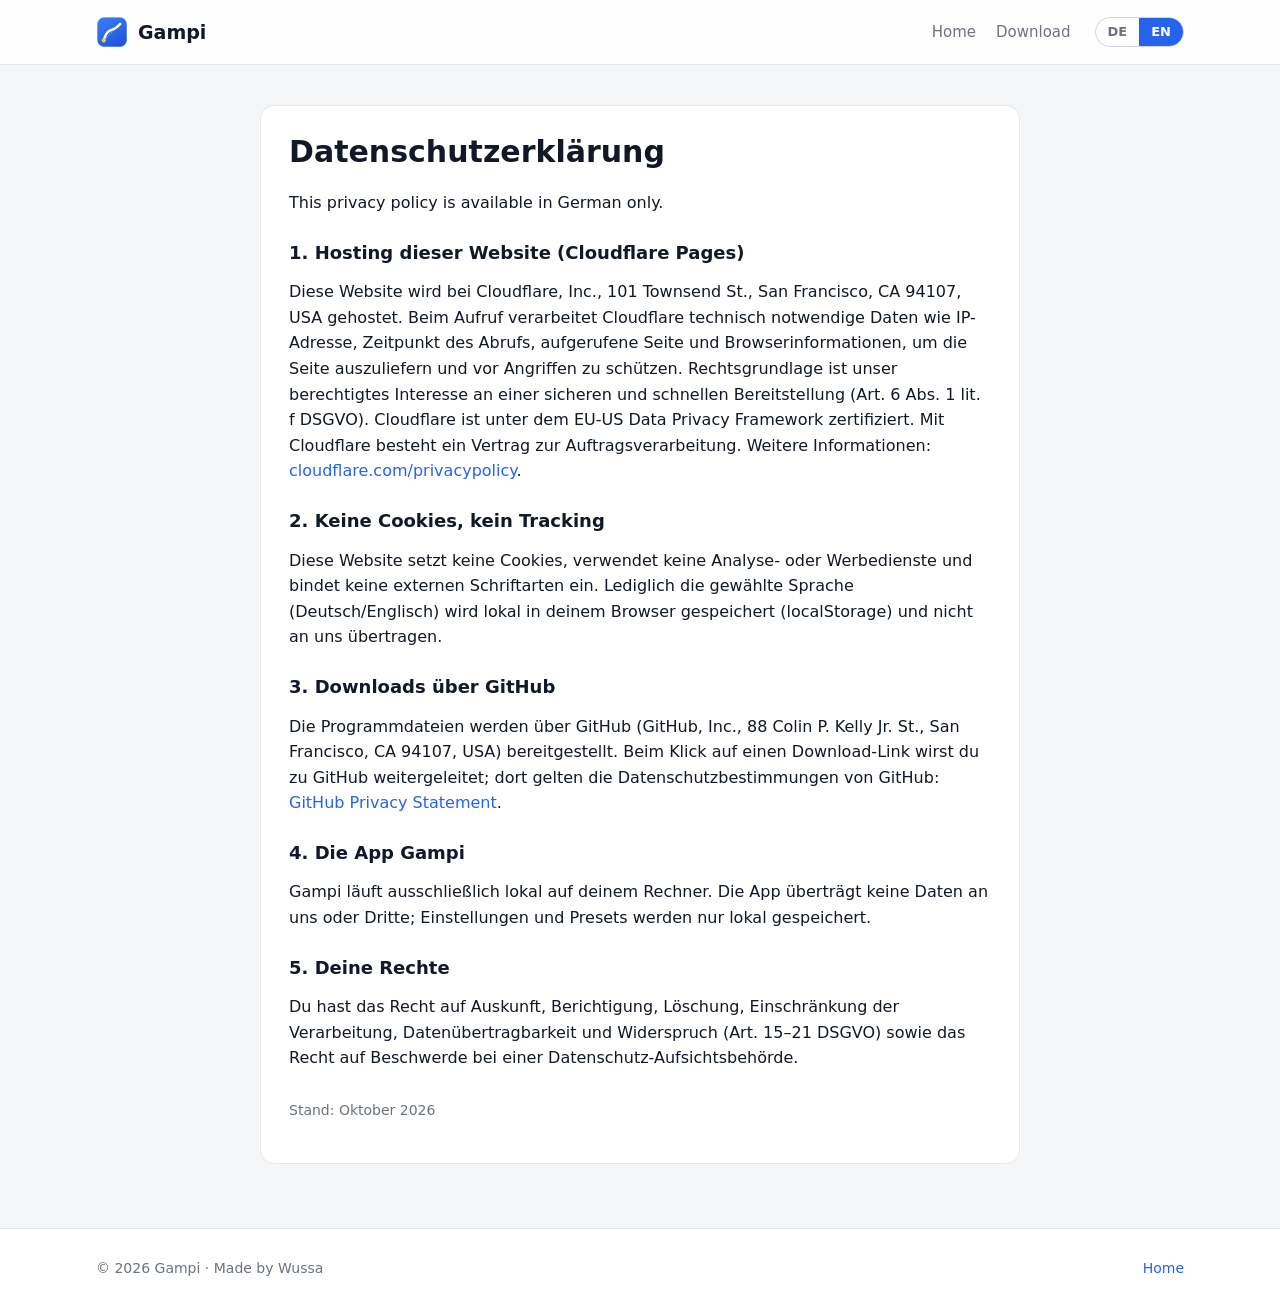
==== datenschutz.html @ 588e3cbb "Add files via upload" ====
<!doctype html>
<html lang="de" data-lang="de">
<head>
  <meta charset="utf-8">
  <meta name="viewport" content="width=device-width, initial-scale=1">
  <title>Datenschutz – Gampi</title>
  <meta name="description" content="Datenschutzerklärung der Website von Gampi.">
  <meta name="robots" content="noindex">
  <meta name="theme-color" content="#2563eb">
  <link rel="icon" href="favicon.ico" sizes="any">
  <link rel="apple-touch-icon" href="assets/img/icons/apple-touch-icon.png">
  <link rel="stylesheet" href="assets/css/base.css">
  <link rel="stylesheet" href="assets/css/layout.css">
  <link rel="stylesheet" href="assets/css/components.css">
  <script src="assets/js/config.js" defer></script>
  <script src="assets/js/i18n.js" defer></script>
  <script src="assets/js/main.js" defer></script>
</head>
<body data-title-de="Datenschutz – Gampi" data-title-en="Privacy – Gampi">

<a class="skip-link" href="#main"><span lang="de">Zum Inhalt springen</span><span lang="en">Skip to content</span></a>

<header class="site-header">
  <div class="container site-header__inner">
    <a class="brand" href="index.html" aria-label="Gampi – Startseite">
      <img src="assets/img/icons/logo.png" alt="" width="32" height="32">Gampi
    </a>
    <nav class="site-nav" aria-label="Hauptnavigation">
      <a href="index.html"><span lang="de">Startseite</span><span lang="en">Home</span></a>
      <a href="index.html#download">Download</a>
    </nav>
    <div class="lang-switch" role="group" aria-label="Sprache / Language">
      <button type="button" data-set-lang="de" aria-pressed="true">DE</button>
      <button type="button" data-set-lang="en" aria-pressed="false">EN</button>
    </div>
  </div>
</header>

<main id="main" class="page">
  <div class="container">
    <article class="page__card">
      <h1>Datenschutzerklärung</h1>
      <p lang="en">This privacy policy is available in German only.</p>

      <h2>1. Hosting dieser Website (Cloudflare Pages)</h2>
      <p>Diese Website wird bei Cloudflare, Inc., 101 Townsend St., San Francisco, CA 94107, USA gehostet.
        Beim Aufruf verarbeitet Cloudflare technisch notwendige Daten wie IP-Adresse, Zeitpunkt des Abrufs,
        aufgerufene Seite und Browserinformationen, um die Seite auszuliefern und vor Angriffen zu schützen.
        Rechtsgrundlage ist unser berechtigtes Interesse an einer sicheren und schnellen Bereitstellung
        (Art. 6 Abs. 1 lit. f DSGVO). Cloudflare ist unter dem EU-US Data Privacy Framework zertifiziert.
        Mit Cloudflare besteht ein Vertrag zur Auftragsverarbeitung.
        Weitere Informationen: <a href="https://www.cloudflare.com/privacypolicy/" rel="noopener">cloudflare.com/privacypolicy</a>.</p>

      <h2>2. Keine Cookies, kein Tracking</h2>
      <p>Diese Website setzt keine Cookies, verwendet keine Analyse- oder Werbedienste und bindet keine
        externen Schriftarten ein. Lediglich die gewählte Sprache (Deutsch/Englisch) wird lokal in deinem
        Browser gespeichert (localStorage) und nicht an uns übertragen.</p>

      <h2>3. Downloads über GitHub</h2>
      <p>Die Programmdateien werden über GitHub (GitHub, Inc., 88 Colin P. Kelly Jr. St., San Francisco,
        CA 94107, USA) bereitgestellt. Beim Klick auf einen Download-Link wirst du zu GitHub weitergeleitet;
        dort gelten die Datenschutzbestimmungen von GitHub:
        <a href="https://docs.github.com/site-policy/privacy-policies/github-general-privacy-statement" rel="noopener">GitHub Privacy Statement</a>.</p>

      <h2>4. Die App Gampi</h2>
      <p>Gampi läuft ausschließlich lokal auf deinem Rechner. Die App überträgt keine Daten an uns oder
        Dritte; Einstellungen und Presets werden nur lokal gespeichert.</p>

      <h2>5. Deine Rechte</h2>
      <p>Du hast das Recht auf Auskunft, Berichtigung, Löschung, Einschränkung der Verarbeitung,
        Datenübertragbarkeit und Widerspruch (Art. 15–21 DSGVO) sowie das Recht auf Beschwerde bei einer
        Datenschutz-Aufsichtsbehörde.</p>

      <p class="page__meta">Stand: Oktober 2026</p>
    </article>
  </div>
</main>

<footer class="site-footer">
  <div class="container site-footer__inner">
    <span>© <span data-year></span> Gampi · Made by Wussa</span>
    <span class="site-footer__spacer"></span>
    <a href="index.html"><span lang="de">Startseite</span><span lang="en">Home</span></a>
  </div>
</footer>

</body>
</html>
---- assets/css/base.css ----
/* ==========================================================================
   Gampi – Grundlagen
   Design-Tokens, Reset, Typografie, Barrierefreiheit, Zweisprachigkeit.
   ========================================================================== */

:root {
  /* Farben (identisch zur App) */
  --color-bg: #f5f6f8;
  --color-surface: #ffffff;
  --color-border: #e5e7eb;
  --color-border-strong: #d1d5db;
  --color-text: #111827;
  --color-muted: #6b7280;
  --color-accent: #2563eb;
  --color-accent-hover: #1d4ed8;
  --color-accent-soft: #eff6ff;
  --color-hover: #f3f4f6;
  --color-warn-bg: #fffbeb;
  --color-warn-edge: #fde68a;
  --color-warn-ink: #92400e;

  /* Form & Abstände */
  --radius-sm: 10px;
  --radius: 14px;
  --radius-pill: 999px;
  --shadow-card: 0 10px 30px rgba(17, 24, 39, .06);
  --content-width: 1120px;
  --gutter: 16px;
  --section-space: 64px;
  --header-height: 64px;

  /* Schrift: Systemschriften – keine externen Fonts (Datenschutz, Tempo) */
  --font: "Segoe UI", system-ui, -apple-system, "Helvetica Neue", Arial, sans-serif;
}

*, *::before, *::after { box-sizing: border-box; }

html {
  -webkit-text-size-adjust: 100%;
  scroll-padding-top: calc(var(--header-height) + 16px);
}

@media (prefers-reduced-motion: no-preference) {
  html { scroll-behavior: smooth; }
}

body {
  margin: 0;
  background: var(--color-bg);
  color: var(--color-text);
  font: 16px/1.6 var(--font);
  text-rendering: optimizeLegibility;
}

img, svg { display: block; max-width: 100%; }
h1, h2, h3 { line-height: 1.2; }

a { color: var(--color-accent); text-decoration: none; }
a:hover { text-decoration: underline; }

button { font: inherit; }

/* Sichtbarer Fokus nur bei Tastaturbedienung */
:focus-visible {
  outline: 3px solid color-mix(in srgb, var(--color-accent) 55%, transparent);
  outline-offset: 2px;
}

/* Zweisprachigkeit: Texte stehen als <span lang="de"> / <span lang="en"> im
   HTML, sichtbar ist nur die aktive Sprache (gesetzt von i18n.js). */
html[data-lang="de"] [lang="en"],
html[data-lang="en"] [lang="de"] { display: none !important; }

/* Nur für Screenreader */
.visually-hidden {
  position: absolute !important;
  width: 1px; height: 1px;
  margin: -1px; padding: 0;
  overflow: hidden; clip: rect(0 0 0 0);
  white-space: nowrap; border: 0;
}

/* "Zum Inhalt springen" – erscheint erst beim Tabben */
.skip-link {
  position: absolute; left: 16px; top: -48px; z-index: 100;
  padding: 8px 14px; border-radius: var(--radius-sm);
  background: var(--color-accent); color: #fff; font-weight: 600;
}
.skip-link:focus { top: 12px; text-decoration: none; }

[hidden] { display: none !important; }
---- assets/css/layout.css ----
/* ==========================================================================
   Gampi – Seitenaufbau
   Container, Kopf- und Fußzeile, Abschnitte, Raster, Hero, Rechtsseiten.
   ========================================================================== */

.container {
  max-width: var(--content-width);
  margin: 0 auto;
  padding: 0 var(--gutter);
}

/* ---- Kopfzeile ---------------------------------------------------------- */
.site-header {
  position: sticky; top: 0; z-index: 10;
  background: rgba(255, 255, 255, .9);
  backdrop-filter: blur(10px);
  border-bottom: 1px solid var(--color-border);
}
.site-header__inner {
  display: flex; align-items: center; gap: 24px;
  height: var(--header-height);
}

.brand {
  display: flex; align-items: center; gap: 10px;
  font-weight: 600; font-size: 19px; color: var(--color-text);
}
.brand:hover { text-decoration: none; }
.brand img { width: 32px; height: 32px; }

.site-nav { display: flex; gap: 20px; margin-left: auto; font-size: 15px; }
.site-nav a { color: var(--color-muted); }
.site-nav a:hover { color: var(--color-text); text-decoration: none; }

/* ---- Abschnitte --------------------------------------------------------- */
.section { padding: var(--section-space) 0; }
.section--tight { padding-top: 16px; }
.section--alt {
  background: var(--color-surface);
  border-top: 1px solid var(--color-border);
  border-bottom: 1px solid var(--color-border);
}

.section__title {
  font-size: clamp(26px, 4vw, 36px);
  margin: 0 0 12px; text-align: center; letter-spacing: -0.01em;
}
.section__lead {
  text-align: center; color: var(--color-muted);
  max-width: 640px; margin: 0 auto 40px;
}

.grid {
  display: grid; gap: 16px;
  grid-template-columns: repeat(auto-fit, minmax(280px, 1fr));
}
.grid--wide { grid-template-columns: repeat(auto-fit, minmax(300px, 1fr)); }

/* ---- Hero --------------------------------------------------------------- */
.hero { padding: 72px 0 40px; text-align: center; }
.hero__title {
  font-size: clamp(34px, 6vw, 58px); line-height: 1.1;
  margin: 0 0 18px; letter-spacing: -0.02em;
}
.hero__title .accent { color: var(--color-accent); }
.hero__lead {
  font-size: clamp(17px, 2.2vw, 20px); color: var(--color-muted);
  max-width: 680px; margin: 0 auto 30px;
}
.hero__actions { display: flex; gap: 12px; justify-content: center; flex-wrap: wrap; }

/* ---- Fußzeile ----------------------------------------------------------- */
.site-footer {
  border-top: 1px solid var(--color-border);
  background: var(--color-surface);
  padding: 28px 0; font-size: 14px; color: var(--color-muted);
}
.site-footer__inner { display: flex; gap: 16px; flex-wrap: wrap; align-items: center; }
.site-footer__spacer { flex: 1; }

/* ---- Einfache Textseiten (Datenschutz, 404) ----------------------------- */
.page { padding: 40px 0 64px; }
.page__card {
  max-width: 760px; margin: 0 auto;
  background: var(--color-surface); border: 1px solid var(--color-border);
  border-radius: var(--radius); padding: 28px;
}
.page__card h1 { margin: 0 0 20px; font-size: 30px; }
.page__card h2 { font-size: 18px; margin: 26px 0 6px; }
.page__meta { color: var(--color-muted); font-size: 14px; margin-top: 28px; }
.page--center { text-align: center; }

/* ---- Kleine Bildschirme ------------------------------------------------- */
@media (max-width: 720px) {
  :root { --section-space: 48px; }
  .site-nav { display: none; }
  .lang-switch { margin-left: auto; }
  .hero { padding-top: 48px; }
}
---- assets/css/components.css ----
/* ==========================================================================
   Gampi – Bausteine
   Buttons, Karten, Sprachumschalter, Vorher/Nachher-Vergleich, Karussell,
   FAQ, Hinweise.
   ========================================================================== */

/* ---- Buttons ------------------------------------------------------------ */
.btn {
  display: inline-flex; align-items: center; gap: 8px;
  padding: 12px 22px; border-radius: var(--radius-sm);
  font: 600 16px var(--font); border: 1px solid transparent; cursor: pointer;
}
.btn:hover { text-decoration: none; }
.btn--primary { background: var(--color-accent); color: #fff; }
.btn--primary:hover { background: var(--color-accent-hover); }
.btn--secondary { background: var(--color-surface); color: var(--color-text); border-color: var(--color-border-strong); }
.btn--secondary:hover { background: var(--color-hover); }

.pill {
  display: inline-block; padding: 4px 14px; border-radius: var(--radius-pill);
  background: var(--color-accent-soft); color: var(--color-accent);
  font-size: 14px; font-weight: 600; margin-bottom: 18px;
}

/* ---- Sprachumschalter --------------------------------------------------- */
.lang-switch {
  display: flex; border: 1px solid var(--color-border-strong);
  border-radius: var(--radius-pill); overflow: hidden;
}
.lang-switch button {
  border: 0; background: transparent; padding: 4px 12px;
  font-size: 13px; font-weight: 600; color: var(--color-muted); cursor: pointer;
}
.lang-switch button[aria-pressed="true"] { background: var(--color-accent); color: #fff; }

/* ---- Karten ------------------------------------------------------------- */
.card {
  background: var(--color-surface); border: 1px solid var(--color-border);
  border-radius: var(--radius); padding: 24px;
}
.card h3 { margin: 12px 0 6px; font-size: 18px; }
.card p { margin: 0; color: var(--color-muted); font-size: 15px; }
.card--muted { background: var(--color-bg); }
.card ul { margin: 8px 0 0; padding-left: 20px; color: var(--color-muted); font-size: 15px; }
.card li { margin: 4px 0; }

.card__icon {
  width: 40px; height: 40px; border-radius: var(--radius-sm);
  background: var(--color-accent-soft); color: var(--color-accent);
  display: grid; place-items: center;
}
.card__icon svg { width: 22px; height: 22px; }

/* Nummerierte Schritte */
.steps { counter-reset: step; list-style: none; margin: 0; padding: 0; }
.steps .card { position: relative; padding-top: 28px; }
.steps .card::before {
  counter-increment: step; content: counter(step);
  position: absolute; top: -16px; left: 24px;
  width: 32px; height: 32px; border-radius: 50%;
  background: var(--color-accent); color: #fff; font-weight: 700;
  display: grid; place-items: center;
}

/* ---- Hinweis ------------------------------------------------------------ */
.note {
  background: var(--color-warn-bg); border: 1px solid var(--color-warn-edge); color: var(--color-warn-ink);
  border-radius: 12px; padding: 14px 18px; font-size: 14px; margin-top: 16px;
}

/* ---- Vorher/Nachher-Karussell ------------------------------------------- */
.carousel {
  margin: 32px 0 0; padding: 16px;
  background: var(--color-surface); border: 1px solid var(--color-border);
  border-radius: var(--radius); box-shadow: var(--shadow-card);
}

.compare {
  position: relative; aspect-ratio: 16 / 9; overflow: hidden;
  border-radius: var(--radius-sm); background: #000;
  user-select: none; touch-action: pan-y; cursor: ew-resize;
}
.compare__layer { position: absolute; inset: 0; width: 100%; height: 100%; }
.compare__layer--after { clip-path: inset(0 0 0 50%); }
.compare__divider {
  position: absolute; top: 0; bottom: 0; left: 50%;
  width: 3px; margin-left: -1.5px;
  background: #fff; box-shadow: 0 0 8px rgba(0, 0, 0, .5); pointer-events: none;
}
.compare__handle {
  position: absolute; top: 50%; left: 50%;
  width: 44px; height: 44px; margin: -22px 0 0 -22px; border-radius: 50%;
  background: #fff; box-shadow: 0 2px 10px rgba(0, 0, 0, .35);
  display: grid; place-items: center; pointer-events: none;
  color: var(--color-accent); font-weight: 700;
}
.compare:focus-visible .compare__handle { outline: 3px solid var(--color-accent); outline-offset: 2px; }
.compare__tag {
  position: absolute; top: 14px; padding: 4px 12px; border-radius: var(--radius-pill);
  font-size: 14px; font-weight: 600; color: #fff; pointer-events: none;
}
.compare__tag--before { left: 14px; background: rgba(17, 24, 39, .75); }
.compare__tag--after { right: 14px; background: rgba(37, 99, 235, .9); }

.carousel__nav {
  position: absolute; top: 50%; width: 44px; height: 44px; margin-top: -22px;
  border: 0; border-radius: 50%; padding: 0 0 4px;
  background: rgba(255, 255, 255, .88); color: var(--color-text);
  font-size: 28px; line-height: 1; font-weight: 600; cursor: pointer;
  box-shadow: 0 2px 10px rgba(0, 0, 0, .35);
  display: grid; place-items: center;
}
.carousel__nav:hover { background: #fff; }
.carousel__nav--prev { left: 14px; }
.carousel__nav--next { right: 14px; }

.carousel__dots { display: flex; gap: 8px; justify-content: center; margin-top: 14px; }
.carousel__dots button {
  width: 10px; height: 10px; padding: 0; border: 0; border-radius: 50%;
  background: var(--color-border-strong); cursor: pointer;
}
.carousel__dots button[aria-current="true"] {
  width: 24px; border-radius: var(--radius-pill); background: var(--color-accent);
}

.carousel__caption { font-size: 14px; color: var(--color-muted); margin: 12px 4px 0; text-align: center; }
.carousel__caption strong { color: var(--color-text); font-weight: 600; }

/* ---- Download ----------------------------------------------------------- */
.download { text-align: center; }
.download .card { max-width: 720px; margin: 0 auto; padding: 36px 24px; }
.download__meta { color: var(--color-muted); margin: 0; }
.download__actions { display: flex; gap: 12px; justify-content: center; flex-wrap: wrap; margin: 20px 0 12px; }
.download small { color: var(--color-muted); display: block; }

/* ---- FAQ ---------------------------------------------------------------- */
.faq details {
  background: var(--color-surface); border: 1px solid var(--color-border);
  border-radius: 12px; padding: 16px 20px; margin: 0 auto 10px; max-width: 800px;
}
.faq summary { cursor: pointer; font-weight: 600; }
.faq details p { color: var(--color-muted); margin: 10px 0 0; font-size: 15px; }
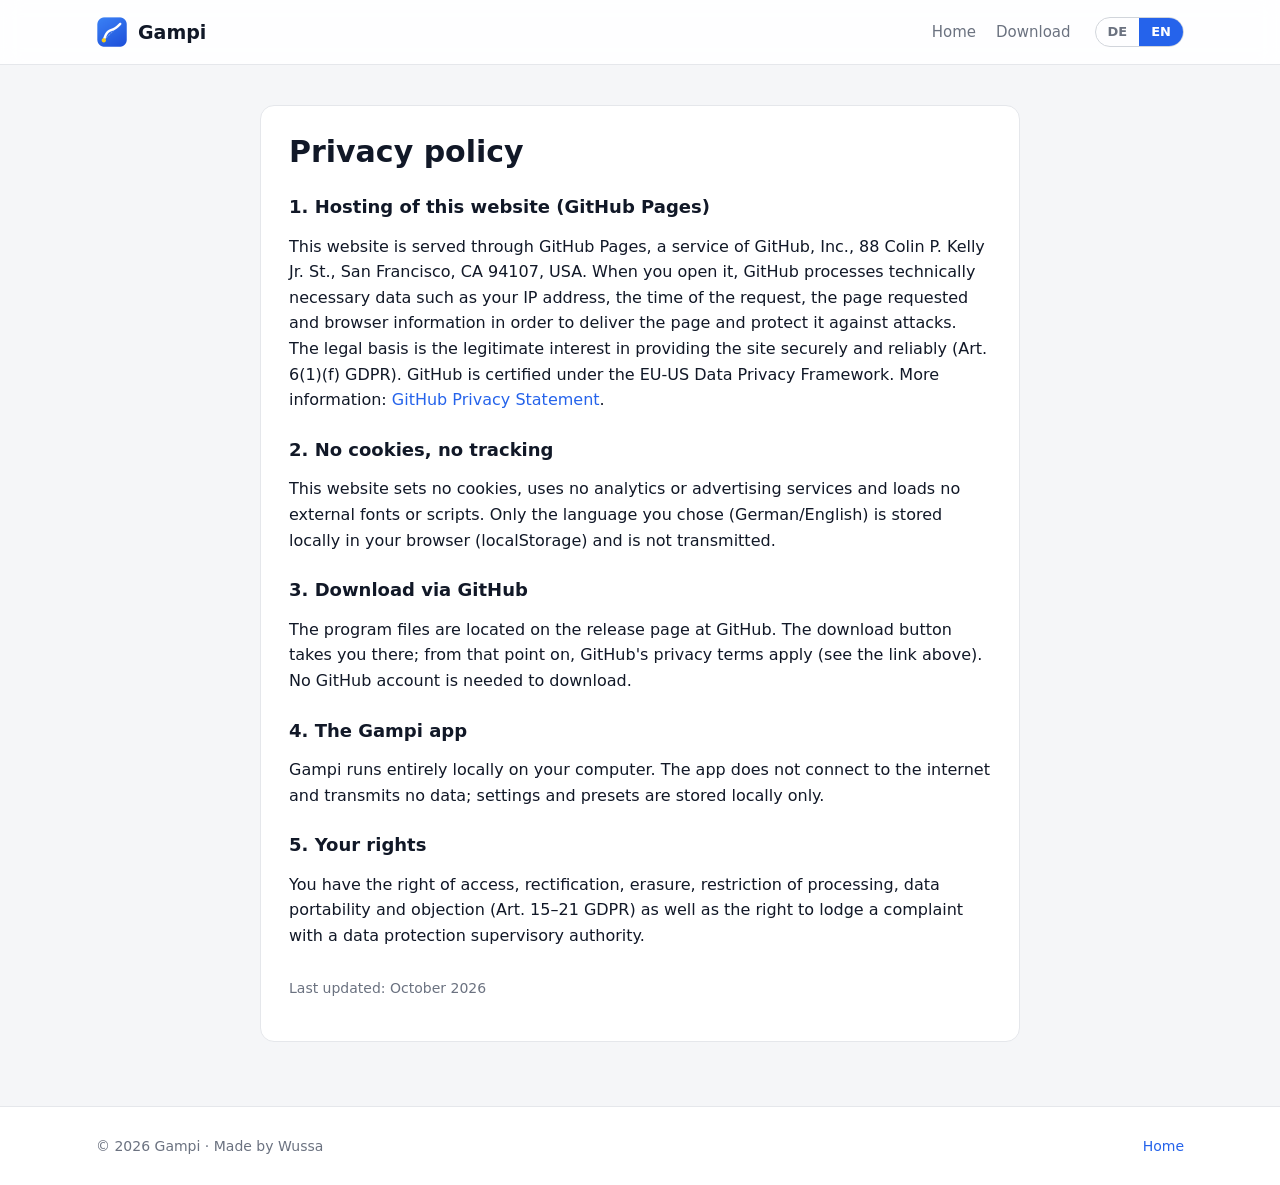
==== commit 56ac6293: "Add files via upload" ====
--- a/datenschutz.html
+++ b/datenschutz.html
@@ -39,39 +39,73 @@
 <main id="main" class="page">
   <div class="container">
     <article class="page__card">
-      <h1>Datenschutzerklärung</h1>
-      <p lang="en">This privacy policy is available in German only.</p>
+      <div lang="de">
+        <h1>Datenschutzerklärung</h1>
 
-      <h2>1. Hosting dieser Website (Cloudflare Pages)</h2>
-      <p>Diese Website wird bei Cloudflare, Inc., 101 Townsend St., San Francisco, CA 94107, USA gehostet.
-        Beim Aufruf verarbeitet Cloudflare technisch notwendige Daten wie IP-Adresse, Zeitpunkt des Abrufs,
-        aufgerufene Seite und Browserinformationen, um die Seite auszuliefern und vor Angriffen zu schützen.
-        Rechtsgrundlage ist unser berechtigtes Interesse an einer sicheren und schnellen Bereitstellung
-        (Art. 6 Abs. 1 lit. f DSGVO). Cloudflare ist unter dem EU-US Data Privacy Framework zertifiziert.
-        Mit Cloudflare besteht ein Vertrag zur Auftragsverarbeitung.
-        Weitere Informationen: <a href="https://www.cloudflare.com/privacypolicy/" rel="noopener">cloudflare.com/privacypolicy</a>.</p>
+        <h2>1. Hosting dieser Website (GitHub Pages)</h2>
+        <p>Diese Website wird über GitHub Pages bereitgestellt, einen Dienst der GitHub, Inc.,
+          88 Colin P. Kelly Jr. St., San Francisco, CA 94107, USA. Beim Aufruf verarbeitet GitHub technisch
+          notwendige Daten wie IP-Adresse, Zeitpunkt des Abrufs, aufgerufene Seite und Browserinformationen,
+          um die Seite auszuliefern und vor Angriffen zu schützen. Rechtsgrundlage ist das berechtigte
+          Interesse an einer sicheren und zuverlässigen Bereitstellung (Art. 6 Abs. 1 lit. f DSGVO).
+          GitHub ist unter dem EU-US Data Privacy Framework zertifiziert. Weitere Informationen:
+          <a href="https://docs.github.com/site-policy/privacy-policies/github-general-privacy-statement" rel="noopener">GitHub Privacy Statement</a>.</p>
 
-      <h2>2. Keine Cookies, kein Tracking</h2>
-      <p>Diese Website setzt keine Cookies, verwendet keine Analyse- oder Werbedienste und bindet keine
-        externen Schriftarten ein. Lediglich die gewählte Sprache (Deutsch/Englisch) wird lokal in deinem
-        Browser gespeichert (localStorage) und nicht an uns übertragen.</p>
+        <h2>2. Keine Cookies, kein Tracking</h2>
+        <p>Diese Website setzt keine Cookies, verwendet keine Analyse- oder Werbedienste und bindet keine
+          externen Schriftarten oder Skripte ein. Lediglich die gewählte Sprache (Deutsch/Englisch) wird
+          lokal in deinem Browser gespeichert (localStorage) und nicht übertragen.</p>
 
-      <h2>3. Downloads über GitHub</h2>
-      <p>Die Programmdateien werden über GitHub (GitHub, Inc., 88 Colin P. Kelly Jr. St., San Francisco,
-        CA 94107, USA) bereitgestellt. Beim Klick auf einen Download-Link wirst du zu GitHub weitergeleitet;
-        dort gelten die Datenschutzbestimmungen von GitHub:
-        <a href="https://docs.github.com/site-policy/privacy-policies/github-general-privacy-statement" rel="noopener">GitHub Privacy Statement</a>.</p>
+        <h2>3. Download über GitHub</h2>
+        <p>Die Programmdateien liegen auf der Release-Seite bei GitHub. Der Download-Button führt dich
+          dorthin; ab diesem Moment gelten die Datenschutzbestimmungen von GitHub (siehe Link oben).
+          Für den Download ist kein GitHub-Konto nötig.</p>
 
-      <h2>4. Die App Gampi</h2>
-      <p>Gampi läuft ausschließlich lokal auf deinem Rechner. Die App überträgt keine Daten an uns oder
-        Dritte; Einstellungen und Presets werden nur lokal gespeichert.</p>
+        <h2>4. Die App Gampi</h2>
+        <p>Gampi läuft ausschließlich lokal auf deinem Rechner. Die App baut keine Internetverbindung auf
+          und überträgt keine Daten; Einstellungen und Presets werden nur lokal gespeichert.</p>
 
-      <h2>5. Deine Rechte</h2>
-      <p>Du hast das Recht auf Auskunft, Berichtigung, Löschung, Einschränkung der Verarbeitung,
-        Datenübertragbarkeit und Widerspruch (Art. 15–21 DSGVO) sowie das Recht auf Beschwerde bei einer
-        Datenschutz-Aufsichtsbehörde.</p>
+        <h2>5. Deine Rechte</h2>
+        <p>Du hast das Recht auf Auskunft, Berichtigung, Löschung, Einschränkung der Verarbeitung,
+          Datenübertragbarkeit und Widerspruch (Art. 15–21 DSGVO) sowie das Recht auf Beschwerde bei einer
+          Datenschutz-Aufsichtsbehörde.</p>
 
-      <p class="page__meta">Stand: Oktober 2026</p>
+        <p class="page__meta">Stand: Oktober 2026</p>
+      </div>
+
+      <div lang="en">
+        <h1>Privacy policy</h1>
+
+        <h2>1. Hosting of this website (GitHub Pages)</h2>
+        <p>This website is served through GitHub Pages, a service of GitHub, Inc.,
+          88 Colin P. Kelly Jr. St., San Francisco, CA 94107, USA. When you open it, GitHub processes
+          technically necessary data such as your IP address, the time of the request, the page requested
+          and browser information in order to deliver the page and protect it against attacks. The legal
+          basis is the legitimate interest in providing the site securely and reliably
+          (Art. 6(1)(f) GDPR). GitHub is certified under the EU-US Data Privacy Framework. More information:
+          <a href="https://docs.github.com/site-policy/privacy-policies/github-general-privacy-statement" rel="noopener">GitHub Privacy Statement</a>.</p>
+
+        <h2>2. No cookies, no tracking</h2>
+        <p>This website sets no cookies, uses no analytics or advertising services and loads no external
+          fonts or scripts. Only the language you chose (German/English) is stored locally in your browser
+          (localStorage) and is not transmitted.</p>
+
+        <h2>3. Download via GitHub</h2>
+        <p>The program files are located on the release page at GitHub. The download button takes you
+          there; from that point on, GitHub's privacy terms apply (see the link above). No GitHub account
+          is needed to download.</p>
+
+        <h2>4. The Gampi app</h2>
+        <p>Gampi runs entirely locally on your computer. The app does not connect to the internet and
+          transmits no data; settings and presets are stored locally only.</p>
+
+        <h2>5. Your rights</h2>
+        <p>You have the right of access, rectification, erasure, restriction of processing, data
+          portability and objection (Art. 15–21 GDPR) as well as the right to lodge a complaint with a
+          data protection supervisory authority.</p>
+
+        <p class="page__meta">Last updated: October 2026</p>
+      </div>
     </article>
   </div>
 </main>
--- a/assets/css/components.css
+++ b/assets/css/components.css
@@ -63,10 +63,12 @@
 }
 
 /* ---- Hinweis ------------------------------------------------------------ */
-.note {
-  background: var(--color-warn-bg); border: 1px solid var(--color-warn-edge); color: var(--color-warn-ink);
-  border-radius: 12px; padding: 14px 18px; font-size: 14px; margin-top: 16px;
-}
+.callout {
+  background: var(--color-accent-soft); border: 1px solid var(--color-border);
+  border-left: 4px solid var(--color-accent); border-radius: 12px;
+  padding: 16px 20px; margin: 24px 0 0; font-size: 15px; color: var(--color-muted);
+}
+.callout strong { color: var(--color-text); }
 
 /* ---- Vorher/Nachher-Karussell ------------------------------------------- */
 .carousel {
@@ -140,3 +142,65 @@
 }
 .faq summary { cursor: pointer; font-weight: 600; }
 .faq details p { color: var(--color-muted); margin: 10px 0 0; font-size: 15px; }
+
+/* ---- Kernaussagen in Zahlen (unter dem Hero) ----------------------------- */
+.stats {
+  list-style: none; margin: 28px 0 0; padding: 0;
+  display: grid; gap: 12px;
+  grid-template-columns: repeat(auto-fit, minmax(170px, 1fr));
+}
+.stats__item {
+  background: var(--color-surface); border: 1px solid var(--color-border);
+  border-radius: var(--radius); padding: 18px 12px;
+}
+.stats__value { display: block; font-size: 30px; line-height: 1.1; color: var(--color-accent); }
+.stats__label { display: block; margin-top: 4px; font-size: 14px; color: var(--color-muted); }
+
+/* ---- Zweispaltiger Abschnitt: Text links, Grafik rechts ------------------ */
+.split {
+  display: grid; gap: 32px; align-items: center;
+  grid-template-columns: minmax(0, 1.1fr) minmax(0, 1fr);
+}
+@media (max-width: 860px) { .split { grid-template-columns: 1fr; } }
+
+.checklist { list-style: none; margin: 0; padding: 0; display: grid; gap: 18px; }
+.checklist li {
+  position: relative; padding-left: 34px;
+  color: var(--color-muted); font-size: 15px;
+}
+.checklist li::before {
+  content: "✓"; position: absolute; left: 0; top: 1px;
+  width: 22px; height: 22px; border-radius: 50%;
+  background: var(--color-accent-soft); color: var(--color-accent);
+  font-size: 13px; font-weight: 700; display: grid; place-items: center;
+}
+.checklist strong { display: block; color: var(--color-text); font-size: 16px; margin-bottom: 2px; }
+
+.curve-figure {
+  margin: 0; padding: 16px;
+  background: var(--color-bg); border: 1px solid var(--color-border); border-radius: var(--radius);
+}
+.curve-figure svg { width: 100%; height: auto; font-family: var(--font); }
+.curve-figure__note { font-size: 13px; font-weight: 600; fill: var(--color-accent); }
+.curve-figure__muted { font-size: 12px; fill: var(--color-muted); }
+.curve-figure figcaption { font-size: 14px; color: var(--color-muted); text-align: center; margin-top: 4px; }
+
+/* ---- Vergleichstabelle --------------------------------------------------- */
+.versus {
+  overflow-x: auto;
+  background: var(--color-surface); border: 1px solid var(--color-border); border-radius: var(--radius);
+}
+.versus__table { width: 100%; min-width: 640px; border-collapse: collapse; font-size: 15px; }
+.versus__table th, .versus__table td { padding: 14px 16px; text-align: center; border-bottom: 1px solid var(--color-border); }
+.versus__table tbody tr:last-child th, .versus__table tbody tr:last-child td { border-bottom: 0; }
+.versus__table thead th { font-size: 14px; color: var(--color-muted); font-weight: 600; vertical-align: bottom; }
+.versus__table tbody th { text-align: left; font-weight: 500; color: var(--color-text); }
+.versus__table td { font-weight: 700; }
+.versus__table .yes { color: #15803d; }
+.versus__table .no { color: #b91c1c; }
+.versus__table .some { color: var(--color-muted); font-weight: 500; font-size: 14px; }
+.versus__table .versus__gampi { background: var(--color-accent-soft); }
+.versus__table thead .versus__gampi { color: var(--color-accent); font-size: 16px; }
+.versus__footnote { font-size: 13px; color: var(--color-muted); text-align: center; margin: 12px 0 0; }
+
+.section__cta { text-align: center; margin: 28px 0 0; }
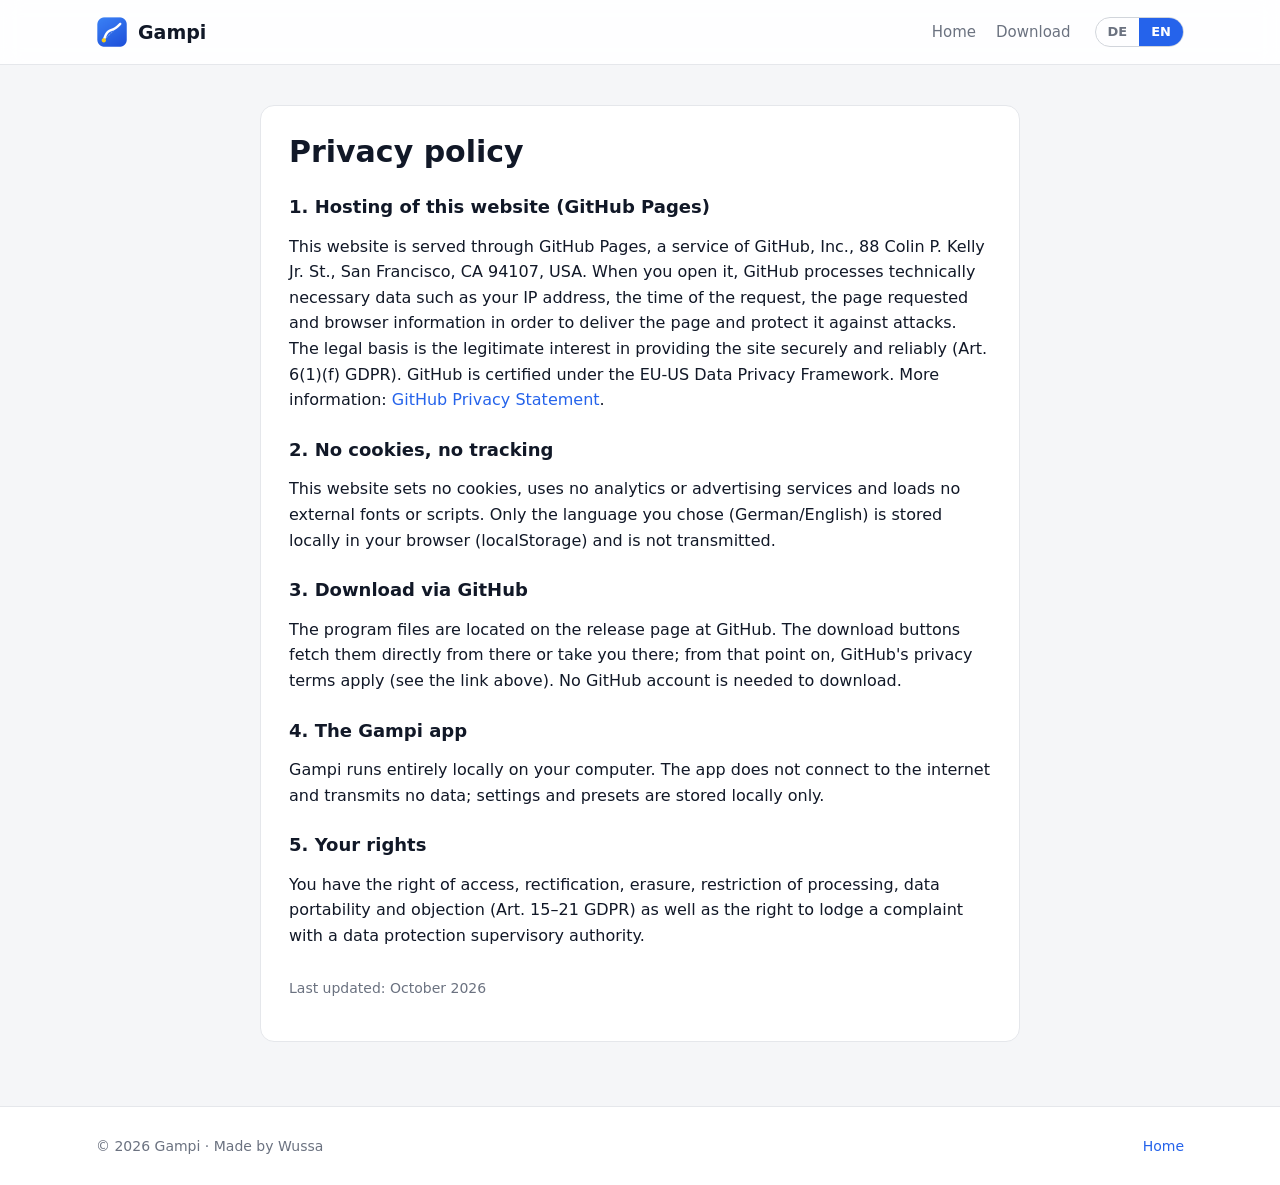
==== commit 68d2dc98: "Add files via upload" ====
--- a/datenschutz.html
+++ b/datenschutz.html
@@ -57,8 +57,8 @@
           lokal in deinem Browser gespeichert (localStorage) und nicht übertragen.</p>
 
         <h2>3. Download über GitHub</h2>
-        <p>Die Programmdateien liegen auf der Release-Seite bei GitHub. Der Download-Button führt dich
-          dorthin; ab diesem Moment gelten die Datenschutzbestimmungen von GitHub (siehe Link oben).
+        <p>Die Programmdateien liegen auf der Release-Seite bei GitHub. Die Download-Buttons laden sie
+          direkt von dort oder führen dich dorthin; ab diesem Moment gelten die Datenschutzbestimmungen von GitHub (siehe Link oben).
           Für den Download ist kein GitHub-Konto nötig.</p>
 
         <h2>4. Die App Gampi</h2>
@@ -91,8 +91,8 @@
           (localStorage) and is not transmitted.</p>
 
         <h2>3. Download via GitHub</h2>
-        <p>The program files are located on the release page at GitHub. The download button takes you
-          there; from that point on, GitHub's privacy terms apply (see the link above). No GitHub account
+        <p>The program files are located on the release page at GitHub. The download buttons fetch them
+          directly from there or take you there; from that point on, GitHub's privacy terms apply (see the link above). No GitHub account
           is needed to download.</p>
 
         <h2>4. The Gampi app</h2>
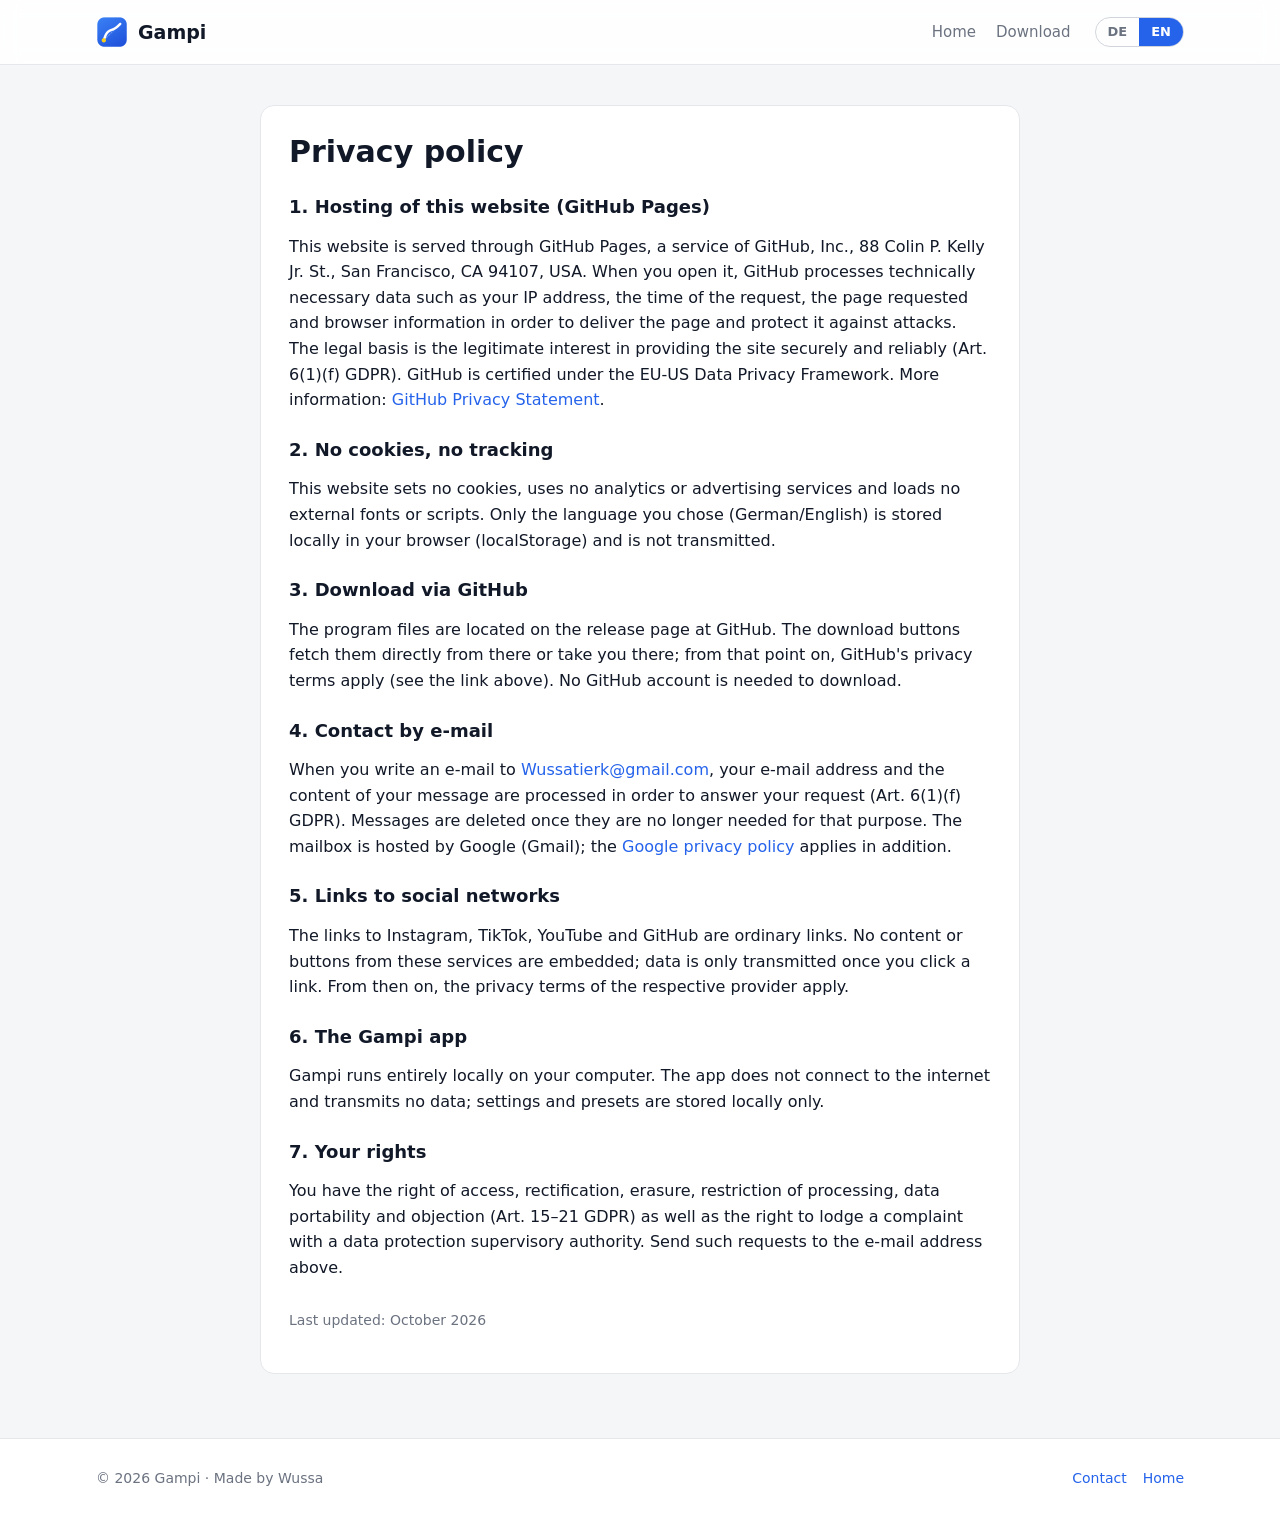
==== commit c760ea6e: "Add files via upload" ====
--- a/datenschutz.html
+++ b/datenschutz.html
@@ -61,14 +61,26 @@
           direkt von dort oder führen dich dorthin; ab diesem Moment gelten die Datenschutzbestimmungen von GitHub (siehe Link oben).
           Für den Download ist kein GitHub-Konto nötig.</p>
 
-        <h2>4. Die App Gampi</h2>
+        <h2>4. Kontakt per E-Mail</h2>
+        <p>Wenn du eine E-Mail an <a href="mailto:Wussatierk@gmail.com">Wussatierk@gmail.com</a> schreibst,
+          werden deine E-Mail-Adresse und der Inhalt deiner Nachricht verarbeitet, um die Anfrage zu
+          beantworten (Art. 6 Abs. 1 lit. f DSGVO). Die Nachrichten werden gelöscht, sobald sie dafür
+          nicht mehr benötigt werden. Das Postfach liegt bei Google (Gmail); es gilt zusätzlich die
+          <a href="https://policies.google.com/privacy" rel="noopener">Datenschutzerklärung von Google</a>.</p>
+
+        <h2>5. Links zu sozialen Netzwerken</h2>
+        <p>Die Links zu Instagram, TikTok, YouTube und GitHub sind gewöhnliche Verweise. Es sind keine
+          Inhalte oder Schaltflächen dieser Dienste eingebunden; Daten werden erst übertragen, wenn du
+          einen Link anklickst. Ab dann gelten die Datenschutzbestimmungen des jeweiligen Anbieters.</p>
+
+        <h2>6. Die App Gampi</h2>
         <p>Gampi läuft ausschließlich lokal auf deinem Rechner. Die App baut keine Internetverbindung auf
           und überträgt keine Daten; Einstellungen und Presets werden nur lokal gespeichert.</p>
 
-        <h2>5. Deine Rechte</h2>
+        <h2>7. Deine Rechte</h2>
         <p>Du hast das Recht auf Auskunft, Berichtigung, Löschung, Einschränkung der Verarbeitung,
           Datenübertragbarkeit und Widerspruch (Art. 15–21 DSGVO) sowie das Recht auf Beschwerde bei einer
-          Datenschutz-Aufsichtsbehörde.</p>
+          Datenschutz-Aufsichtsbehörde. Anfragen dazu richtest du an die oben genannte E-Mail-Adresse.</p>
 
         <p class="page__meta">Stand: Oktober 2026</p>
       </div>
@@ -95,14 +107,26 @@
           directly from there or take you there; from that point on, GitHub's privacy terms apply (see the link above). No GitHub account
           is needed to download.</p>
 
-        <h2>4. The Gampi app</h2>
+        <h2>4. Contact by e-mail</h2>
+        <p>When you write an e-mail to <a href="mailto:Wussatierk@gmail.com">Wussatierk@gmail.com</a>,
+          your e-mail address and the content of your message are processed in order to answer your
+          request (Art. 6(1)(f) GDPR). Messages are deleted once they are no longer needed for that
+          purpose. The mailbox is hosted by Google (Gmail); the
+          <a href="https://policies.google.com/privacy" rel="noopener">Google privacy policy</a> applies in addition.</p>
+
+        <h2>5. Links to social networks</h2>
+        <p>The links to Instagram, TikTok, YouTube and GitHub are ordinary links. No content or buttons
+          from these services are embedded; data is only transmitted once you click a link. From then
+          on, the privacy terms of the respective provider apply.</p>
+
+        <h2>6. The Gampi app</h2>
         <p>Gampi runs entirely locally on your computer. The app does not connect to the internet and
           transmits no data; settings and presets are stored locally only.</p>
 
-        <h2>5. Your rights</h2>
+        <h2>7. Your rights</h2>
         <p>You have the right of access, rectification, erasure, restriction of processing, data
           portability and objection (Art. 15–21 GDPR) as well as the right to lodge a complaint with a
-          data protection supervisory authority.</p>
+          data protection supervisory authority. Send such requests to the e-mail address above.</p>
 
         <p class="page__meta">Last updated: October 2026</p>
       </div>
@@ -114,6 +138,7 @@
   <div class="container site-footer__inner">
     <span>© <span data-year></span> Gampi · Made by Wussa</span>
     <span class="site-footer__spacer"></span>
+    <a href="index.html#contact"><span lang="de">Kontakt</span><span lang="en">Contact</span></a>
     <a href="index.html"><span lang="de">Startseite</span><span lang="en">Home</span></a>
   </div>
 </footer>
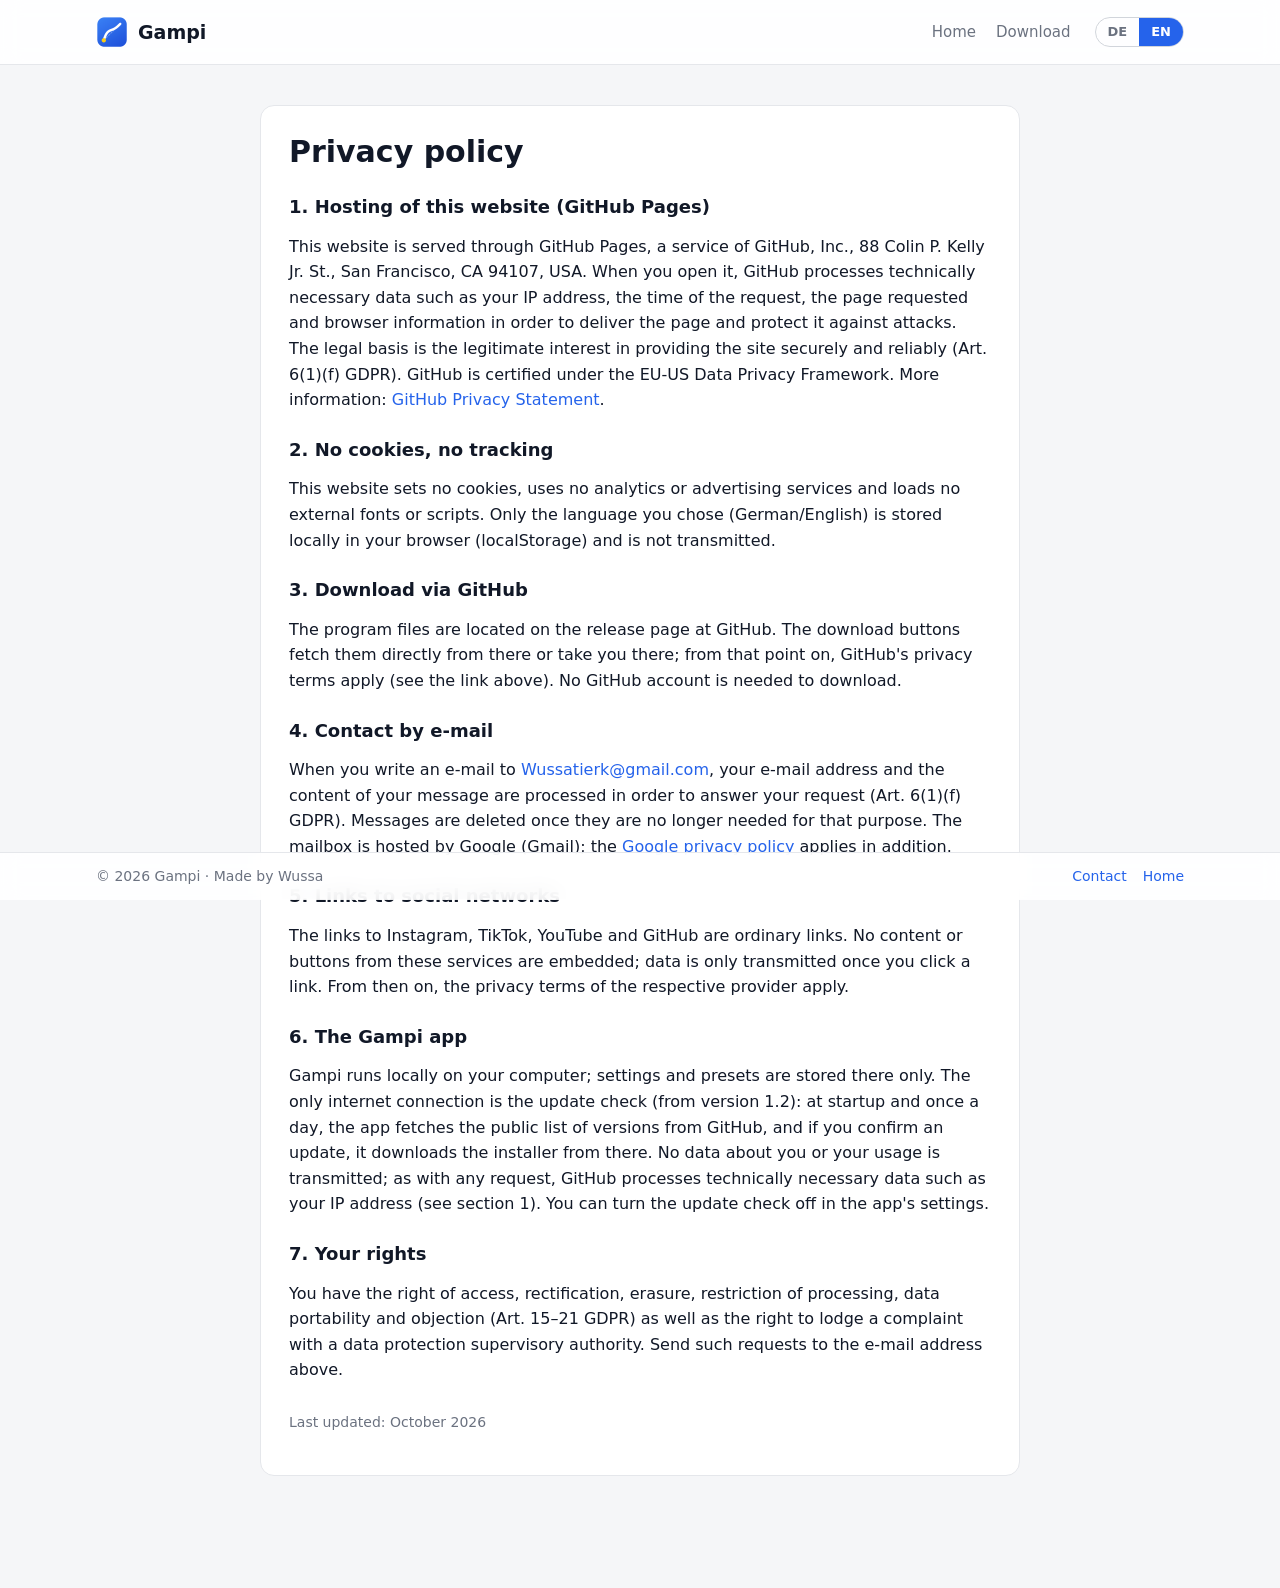
==== commit 009c7689: "Version 1.2.0: Update-Suche in Datenschutz, FAQ und Readme beschrieben" ====
--- a/datenschutz.html
+++ b/datenschutz.html
@@ -74,8 +74,13 @@
           einen Link anklickst. Ab dann gelten die Datenschutzbestimmungen des jeweiligen Anbieters.</p>
 
         <h2>6. Die App Gampi</h2>
-        <p>Gampi läuft ausschließlich lokal auf deinem Rechner. Die App baut keine Internetverbindung auf
-          und überträgt keine Daten; Einstellungen und Presets werden nur lokal gespeichert.</p>
+        <p>Gampi läuft lokal auf deinem Rechner; Einstellungen und Presets werden nur dort gespeichert.
+          Die einzige Internetverbindung ist die Suche nach Updates (ab Version 1.2): Beim Start und
+          einmal täglich ruft die App die öffentliche Liste der Versionen bei GitHub ab, und wenn du ein
+          Update bestätigst, lädt sie den Installer von dort herunter. Dabei werden keine Daten über dich
+          oder deine Nutzung übertragen; GitHub verarbeitet wie bei jedem Abruf technisch notwendige Daten
+          wie die IP-Adresse (siehe Abschnitt 1). Die Update-Suche kannst du in den Einstellungen der App
+          ausschalten.</p>
 
         <h2>7. Deine Rechte</h2>
         <p>Du hast das Recht auf Auskunft, Berichtigung, Löschung, Einschränkung der Verarbeitung,
@@ -120,8 +125,12 @@
           on, the privacy terms of the respective provider apply.</p>
 
         <h2>6. The Gampi app</h2>
-        <p>Gampi runs entirely locally on your computer. The app does not connect to the internet and
-          transmits no data; settings and presets are stored locally only.</p>
+        <p>Gampi runs locally on your computer; settings and presets are stored there only. The only
+          internet connection is the update check (from version 1.2): at startup and once a day, the app
+          fetches the public list of versions from GitHub, and if you confirm an update, it downloads the
+          installer from there. No data about you or your usage is transmitted; as with any request,
+          GitHub processes technically necessary data such as your IP address (see section 1). You can
+          turn the update check off in the app's settings.</p>
 
         <h2>7. Your rights</h2>
         <p>You have the right of access, rectification, erasure, restriction of processing, data
--- a/assets/css/layout.css
+++ b/assets/css/layout.css
@@ -55,6 +55,7 @@
   grid-template-columns: repeat(auto-fit, minmax(280px, 1fr));
 }
 .grid--wide { grid-template-columns: repeat(auto-fit, minmax(300px, 1fr)); }
+.grid--2 { grid-template-columns: repeat(2, minmax(0, 1fr)); }@media (max-width: 720px) { .grid--2 { grid-template-columns: 1fr; } }
 
 /* ---- Hero --------------------------------------------------------------- */
 .hero { padding: 72px 0 40px; text-align: center; }
@@ -70,10 +71,13 @@
 .hero__actions { display: flex; gap: 12px; justify-content: center; flex-wrap: wrap; }
 
 /* ---- Fußzeile ----------------------------------------------------------- */
+/* Bleibt beim Scrollen am unteren Fensterrand sichtbar (Gegenstück zur Kopfzeile) */
 .site-footer {
+  position: sticky; bottom: 0; z-index: 10;
   border-top: 1px solid var(--color-border);
-  background: var(--color-surface);
-  padding: 28px 0; font-size: 14px; color: var(--color-muted);
+  background: rgba(255, 255, 255, .9);
+  backdrop-filter: blur(10px);
+  padding: 12px 0; font-size: 14px; color: var(--color-muted);
 }
 .site-footer__inner { display: flex; gap: 16px; flex-wrap: wrap; align-items: center; }
 .site-footer__spacer { flex: 1; }
@@ -96,4 +100,6 @@
   .site-nav { display: none; }
   .lang-switch { margin-left: auto; }
   .hero { padding-top: 48px; }
+  .site-footer { font-size: 13px; }
+  .site-footer__inner { gap: 10px; }
 }
--- a/assets/css/components.css
+++ b/assets/css/components.css
@@ -1,206 +1,223 @@
-/* ==========================================================================
-   Gampi – Bausteine
-   Buttons, Karten, Sprachumschalter, Vorher/Nachher-Vergleich, Karussell,
-   FAQ, Hinweise.
-   ========================================================================== */
-
-/* ---- Buttons ------------------------------------------------------------ */
-.btn {
-  display: inline-flex; align-items: center; gap: 8px;
-  padding: 12px 22px; border-radius: var(--radius-sm);
-  font: 600 16px var(--font); border: 1px solid transparent; cursor: pointer;
-}
-.btn:hover { text-decoration: none; }
-.btn--primary { background: var(--color-accent); color: #fff; }
-.btn--primary:hover { background: var(--color-accent-hover); }
-.btn--secondary { background: var(--color-surface); color: var(--color-text); border-color: var(--color-border-strong); }
-.btn--secondary:hover { background: var(--color-hover); }
-
-.pill {
-  display: inline-block; padding: 4px 14px; border-radius: var(--radius-pill);
-  background: var(--color-accent-soft); color: var(--color-accent);
-  font-size: 14px; font-weight: 600; margin-bottom: 18px;
-}
-
-/* ---- Sprachumschalter --------------------------------------------------- */
-.lang-switch {
-  display: flex; border: 1px solid var(--color-border-strong);
-  border-radius: var(--radius-pill); overflow: hidden;
-}
-.lang-switch button {
-  border: 0; background: transparent; padding: 4px 12px;
-  font-size: 13px; font-weight: 600; color: var(--color-muted); cursor: pointer;
-}
-.lang-switch button[aria-pressed="true"] { background: var(--color-accent); color: #fff; }
-
-/* ---- Karten ------------------------------------------------------------- */
-.card {
-  background: var(--color-surface); border: 1px solid var(--color-border);
-  border-radius: var(--radius); padding: 24px;
-}
-.card h3 { margin: 12px 0 6px; font-size: 18px; }
-.card p { margin: 0; color: var(--color-muted); font-size: 15px; }
-.card--muted { background: var(--color-bg); }
-.card ul { margin: 8px 0 0; padding-left: 20px; color: var(--color-muted); font-size: 15px; }
-.card li { margin: 4px 0; }
-
-.card__icon {
-  width: 40px; height: 40px; border-radius: var(--radius-sm);
-  background: var(--color-accent-soft); color: var(--color-accent);
-  display: grid; place-items: center;
-}
-.card__icon svg { width: 22px; height: 22px; }
-
-/* Nummerierte Schritte */
-.steps { counter-reset: step; list-style: none; margin: 0; padding: 0; }
-.steps .card { position: relative; padding-top: 28px; }
-.steps .card::before {
-  counter-increment: step; content: counter(step);
-  position: absolute; top: -16px; left: 24px;
-  width: 32px; height: 32px; border-radius: 50%;
-  background: var(--color-accent); color: #fff; font-weight: 700;
-  display: grid; place-items: center;
-}
-
-/* ---- Hinweis ------------------------------------------------------------ */
-.callout {
-  background: var(--color-accent-soft); border: 1px solid var(--color-border);
-  border-left: 4px solid var(--color-accent); border-radius: 12px;
-  padding: 16px 20px; margin: 24px 0 0; font-size: 15px; color: var(--color-muted);
-}
-.callout strong { color: var(--color-text); }
-
-/* ---- Vorher/Nachher-Karussell ------------------------------------------- */
-.carousel {
-  margin: 32px 0 0; padding: 16px;
-  background: var(--color-surface); border: 1px solid var(--color-border);
-  border-radius: var(--radius); box-shadow: var(--shadow-card);
-}
-
-.compare {
-  position: relative; aspect-ratio: 16 / 9; overflow: hidden;
-  border-radius: var(--radius-sm); background: #000;
-  user-select: none; touch-action: pan-y; cursor: ew-resize;
-}
-.compare__layer { position: absolute; inset: 0; width: 100%; height: 100%; }
-.compare__layer--after { clip-path: inset(0 0 0 50%); }
-.compare__divider {
-  position: absolute; top: 0; bottom: 0; left: 50%;
-  width: 3px; margin-left: -1.5px;
-  background: #fff; box-shadow: 0 0 8px rgba(0, 0, 0, .5); pointer-events: none;
-}
-.compare__handle {
-  position: absolute; top: 50%; left: 50%;
-  width: 44px; height: 44px; margin: -22px 0 0 -22px; border-radius: 50%;
-  background: #fff; box-shadow: 0 2px 10px rgba(0, 0, 0, .35);
-  display: grid; place-items: center; pointer-events: none;
-  color: var(--color-accent); font-weight: 700;
-}
-.compare:focus-visible .compare__handle { outline: 3px solid var(--color-accent); outline-offset: 2px; }
-.compare__tag {
-  position: absolute; top: 14px; padding: 4px 12px; border-radius: var(--radius-pill);
-  font-size: 14px; font-weight: 600; color: #fff; pointer-events: none;
-}
-.compare__tag--before { left: 14px; background: rgba(17, 24, 39, .75); }
-.compare__tag--after { right: 14px; background: rgba(37, 99, 235, .9); }
-
-.carousel__nav {
-  position: absolute; top: 50%; width: 44px; height: 44px; margin-top: -22px;
-  border: 0; border-radius: 50%; padding: 0 0 4px;
-  background: rgba(255, 255, 255, .88); color: var(--color-text);
-  font-size: 28px; line-height: 1; font-weight: 600; cursor: pointer;
-  box-shadow: 0 2px 10px rgba(0, 0, 0, .35);
-  display: grid; place-items: center;
-}
-.carousel__nav:hover { background: #fff; }
-.carousel__nav--prev { left: 14px; }
-.carousel__nav--next { right: 14px; }
-
-.carousel__dots { display: flex; gap: 8px; justify-content: center; margin-top: 14px; }
-.carousel__dots button {
-  width: 10px; height: 10px; padding: 0; border: 0; border-radius: 50%;
-  background: var(--color-border-strong); cursor: pointer;
-}
-.carousel__dots button[aria-current="true"] {
-  width: 24px; border-radius: var(--radius-pill); background: var(--color-accent);
-}
-
-.carousel__caption { font-size: 14px; color: var(--color-muted); margin: 12px 4px 0; text-align: center; }
-.carousel__caption strong { color: var(--color-text); font-weight: 600; }
-
-/* ---- Download ----------------------------------------------------------- */
-.download { text-align: center; }
-.download .card { max-width: 720px; margin: 0 auto; padding: 36px 24px; }
-.download__meta { color: var(--color-muted); margin: 0; }
-.download__actions { display: flex; gap: 12px; justify-content: center; flex-wrap: wrap; margin: 20px 0 12px; }
-.download small { color: var(--color-muted); display: block; }
-
-/* ---- FAQ ---------------------------------------------------------------- */
-.faq details {
-  background: var(--color-surface); border: 1px solid var(--color-border);
-  border-radius: 12px; padding: 16px 20px; margin: 0 auto 10px; max-width: 800px;
-}
-.faq summary { cursor: pointer; font-weight: 600; }
-.faq details p { color: var(--color-muted); margin: 10px 0 0; font-size: 15px; }
-
-/* ---- Kernaussagen in Zahlen (unter dem Hero) ----------------------------- */
-.stats {
-  list-style: none; margin: 28px 0 0; padding: 0;
-  display: grid; gap: 12px;
-  grid-template-columns: repeat(auto-fit, minmax(170px, 1fr));
-}
-.stats__item {
-  background: var(--color-surface); border: 1px solid var(--color-border);
-  border-radius: var(--radius); padding: 18px 12px;
-}
-.stats__value { display: block; font-size: 30px; line-height: 1.1; color: var(--color-accent); }
-.stats__label { display: block; margin-top: 4px; font-size: 14px; color: var(--color-muted); }
-
-/* ---- Zweispaltiger Abschnitt: Text links, Grafik rechts ------------------ */
-.split {
-  display: grid; gap: 32px; align-items: center;
-  grid-template-columns: minmax(0, 1.1fr) minmax(0, 1fr);
-}
-@media (max-width: 860px) { .split { grid-template-columns: 1fr; } }
-
-.checklist { list-style: none; margin: 0; padding: 0; display: grid; gap: 18px; }
-.checklist li {
-  position: relative; padding-left: 34px;
-  color: var(--color-muted); font-size: 15px;
-}
-.checklist li::before {
-  content: "✓"; position: absolute; left: 0; top: 1px;
-  width: 22px; height: 22px; border-radius: 50%;
-  background: var(--color-accent-soft); color: var(--color-accent);
-  font-size: 13px; font-weight: 700; display: grid; place-items: center;
-}
-.checklist strong { display: block; color: var(--color-text); font-size: 16px; margin-bottom: 2px; }
-
-.curve-figure {
-  margin: 0; padding: 16px;
-  background: var(--color-bg); border: 1px solid var(--color-border); border-radius: var(--radius);
-}
-.curve-figure svg { width: 100%; height: auto; font-family: var(--font); }
-.curve-figure__note { font-size: 13px; font-weight: 600; fill: var(--color-accent); }
-.curve-figure__muted { font-size: 12px; fill: var(--color-muted); }
-.curve-figure figcaption { font-size: 14px; color: var(--color-muted); text-align: center; margin-top: 4px; }
-
-/* ---- Vergleichstabelle --------------------------------------------------- */
-.versus {
-  overflow-x: auto;
-  background: var(--color-surface); border: 1px solid var(--color-border); border-radius: var(--radius);
-}
-.versus__table { width: 100%; min-width: 640px; border-collapse: collapse; font-size: 15px; }
-.versus__table th, .versus__table td { padding: 14px 16px; text-align: center; border-bottom: 1px solid var(--color-border); }
-.versus__table tbody tr:last-child th, .versus__table tbody tr:last-child td { border-bottom: 0; }
-.versus__table thead th { font-size: 14px; color: var(--color-muted); font-weight: 600; vertical-align: bottom; }
-.versus__table tbody th { text-align: left; font-weight: 500; color: var(--color-text); }
-.versus__table td { font-weight: 700; }
-.versus__table .yes { color: #15803d; }
-.versus__table .no { color: #b91c1c; }
-.versus__table .some { color: var(--color-muted); font-weight: 500; font-size: 14px; }
-.versus__table .versus__gampi { background: var(--color-accent-soft); }
-.versus__table thead .versus__gampi { color: var(--color-accent); font-size: 16px; }
-.versus__footnote { font-size: 13px; color: var(--color-muted); text-align: center; margin: 12px 0 0; }
-
-.section__cta { text-align: center; margin: 28px 0 0; }
+/* ==========================================================================
+   Gampi – Bausteine
+   Buttons, Karten, Sprachumschalter, Hinweis, Vorher/Nachher-Karussell,
+   Download, Kontakt, FAQ.
+   ========================================================================== */
+
+/* ---- Buttons ------------------------------------------------------------ */
+.btn {
+  display: inline-flex; align-items: center; gap: 8px;
+  padding: 12px 22px; border-radius: var(--radius-sm);
+  font: 600 16px var(--font); border: 1px solid transparent; cursor: pointer;
+}
+.btn:hover { text-decoration: none; }
+.btn--primary { background: var(--color-accent); color: #fff; }
+.btn--primary:hover { background: var(--color-accent-hover); }
+.btn--secondary { background: var(--color-surface); color: var(--color-text); border-color: var(--color-border-strong); }
+.btn--secondary:hover { background: var(--color-hover); }
+
+.pill {
+  display: inline-block; padding: 4px 14px; border-radius: var(--radius-pill);
+  background: var(--color-accent-soft); color: var(--color-accent);
+  font-size: 14px; font-weight: 600; margin-bottom: 18px;
+}
+
+/* ---- Sprachumschalter --------------------------------------------------- */
+.lang-switch {
+  display: flex; border: 1px solid var(--color-border-strong);
+  border-radius: var(--radius-pill); overflow: hidden;
+}
+.lang-switch button {
+  border: 0; background: transparent; padding: 4px 12px;
+  font-size: 13px; font-weight: 600; color: var(--color-muted); cursor: pointer;
+}
+.lang-switch button[aria-pressed="true"] { background: var(--color-accent); color: #fff; }
+
+/* ---- Karten ------------------------------------------------------------- */
+.card {
+  background: var(--color-surface); border: 1px solid var(--color-border);
+  border-radius: var(--radius); padding: 24px;
+}
+.card h3 { margin: 12px 0 6px; font-size: 18px; }
+.card p { margin: 0; color: var(--color-muted); font-size: 15px; }
+.card--muted { background: var(--color-bg); }
+.card ul { margin: 8px 0 0; padding-left: 20px; color: var(--color-muted); font-size: 15px; }
+.card li { margin: 4px 0; }
+
+.card__icon {
+  width: 40px; height: 40px; border-radius: var(--radius-sm);
+  background: var(--color-accent-soft); color: var(--color-accent);
+  display: grid; place-items: center;
+}
+.card__icon svg { width: 22px; height: 22px; }
+/* ---- Problem → Lösung (Abschnitt "Warum Gampi?") ------------------------ */
+.fixes { display: grid; gap: 16px; }
+.fix {
+  display: grid; align-items: stretch;
+  grid-template-columns: minmax(0, 1fr) 44px minmax(0, 1fr);
+}
+.fix__problem, .fix__solution { border-radius: var(--radius); padding: 20px 24px; border: 1px solid; }
+.fix__problem { background: var(--color-warn-bg); border-color: var(--color-warn-edge); }
+.fix__solution { background: var(--color-accent-soft); border-color: var(--color-accent); }
+.fix__arrow {
+  display: grid; place-items: center;
+  color: var(--color-accent); font-size: 26px; font-weight: 700;
+}
+.fix__label {
+  font-size: 12px; font-weight: 700; letter-spacing: .06em; text-transform: uppercase;
+}
+.fix__problem .fix__label { color: var(--color-warn-ink); }
+.fix__solution .fix__label { color: var(--color-accent); }
+.fix h3 { margin: 4px 0 6px; font-size: 17px; }
+.fix p { margin: 0; color: var(--color-muted); font-size: 15px; }
+@media (max-width: 720px) {
+  .fix { grid-template-columns: 1fr; }
+  .fix__arrow { height: 36px; transform: rotate(90deg); }
+}
+
+/* ---- Vergleichstabelle --------------------------------------------------- */
+.section__subtitle { text-align: center; font-size: 22px; margin: 48px 0 16px; }
+.versus {
+  overflow-x: auto;
+  background: var(--color-surface); border: 1px solid var(--color-border); border-radius: var(--radius);
+}
+.versus__table { width: 100%; min-width: 680px; border-collapse: collapse; font-size: 15px; }
+.versus__table th, .versus__table td { padding: 12px 14px; text-align: center; border-bottom: 1px solid var(--color-border); }
+.versus__table tbody tr:last-child th, .versus__table tbody tr:last-child td { border-bottom: 0; }
+.versus__table thead th { font-size: 14px; color: var(--color-muted); font-weight: 600; vertical-align: bottom; }
+.versus__table tbody th { text-align: left; font-weight: 500; color: var(--color-text); }
+.versus__table td { font-weight: 700; }
+.versus__table .yes { color: #15803d; }
+.versus__table .no { color: #b91c1c; }
+.versus__table .some { color: var(--color-muted); font-weight: 500; font-size: 14px; }
+.versus__table .versus__gampi { background: var(--color-accent-soft); }
+.versus__table thead .versus__gampi { color: var(--color-accent); font-size: 16px; }
+.versus__footnote { font-size: 13px; color: var(--color-muted); text-align: center; margin: 12px 0 0; }
+
+/* ---- Schritte mit App-Screenshots ("So funktioniert's") ----------------- */
+.showcase {
+  display: grid; gap: 28px; align-items: start;
+  grid-template-columns: minmax(0, 340px) minmax(0, 1fr);
+}
+.showcase__tabs { display: grid; gap: 10px; }
+.showcase__tab {
+  display: flex; gap: 14px; align-items: flex-start; text-align: left;
+  padding: 16px 18px; border-radius: var(--radius);
+  border: 1px solid var(--color-border); background: var(--color-bg);
+  font: inherit; color: var(--color-muted); font-size: 15px; cursor: pointer;
+}
+.showcase__tab:hover { border-color: var(--color-border-strong); }
+.showcase__tab[aria-selected="true"] { background: var(--color-accent-soft); border-color: var(--color-accent); }
+.showcase__tab:focus-visible { outline: 3px solid var(--color-accent); outline-offset: 2px; }
+.showcase__num {
+  flex: none; width: 30px; height: 30px; border-radius: 50%;
+  display: grid; place-items: center; font-weight: 700;
+  background: var(--color-border); color: var(--color-text);
+}
+.showcase__tab[aria-selected="true"] .showcase__num { background: var(--color-accent); color: #fff; }
+.showcase__text strong { display: block; color: var(--color-text); font-size: 16px; margin-bottom: 2px; }
+.showcase__done { margin: 6px 4px 0; font-weight: 600; color: var(--color-text); }
+.showcase__panel img {
+  display: block; width: 100%; height: auto;
+  border-radius: var(--radius-sm); box-shadow: var(--shadow-card);
+}
+@media (max-width: 860px) {
+  .showcase { grid-template-columns: 1fr; }
+}
+
+/* ---- Hinweis ------------------------------------------------------------ */
+.callout {
+  background: var(--color-accent-soft); border: 1px solid var(--color-border);
+  border-left: 4px solid var(--color-accent); border-radius: 12px;
+  padding: 14px 20px; margin: 20px 0 0; font-size: 15px; color: var(--color-muted);
+}
+.callout strong { color: var(--color-text); }
+
+/* ---- Vorher/Nachher-Karussell ------------------------------------------- */
+.carousel {
+  margin: 32px 0 0; padding: 16px;
+  background: var(--color-surface); border: 1px solid var(--color-border);
+  border-radius: var(--radius); box-shadow: var(--shadow-card);
+}
+
+.compare {
+  position: relative; aspect-ratio: 16 / 9; overflow: hidden;
+  border-radius: var(--radius-sm); background: #000;
+  user-select: none; touch-action: pan-y; cursor: ew-resize;
+}
+.compare__layer { position: absolute; inset: 0; width: 100%; height: 100%; }
+.compare__layer--after { clip-path: inset(0 0 0 50%); }
+.compare__divider {
+  position: absolute; top: 0; bottom: 0; left: 50%;
+  width: 3px; margin-left: -1.5px;
+  background: #fff; box-shadow: 0 0 8px rgba(0, 0, 0, .5); pointer-events: none;
+}
+.compare__handle {
+  position: absolute; top: 50%; left: 50%;
+  width: 44px; height: 44px; margin: -22px 0 0 -22px; border-radius: 50%;
+  background: #fff; box-shadow: 0 2px 10px rgba(0, 0, 0, .35);
+  display: grid; place-items: center; pointer-events: none;
+  color: var(--color-accent); font-weight: 700;
+}
+.compare:focus-visible .compare__handle { outline: 3px solid var(--color-accent); outline-offset: 2px; }
+.compare__tag {
+  position: absolute; top: 14px; padding: 4px 12px; border-radius: var(--radius-pill);
+  font-size: 14px; font-weight: 600; color: #fff; pointer-events: none;
+}
+.compare__tag--before { left: 14px; background: rgba(17, 24, 39, .75); }
+.compare__tag--after { right: 14px; background: rgba(37, 99, 235, .9); }
+
+.carousel__nav {
+  position: absolute; top: 50%; width: 44px; height: 44px; margin-top: -22px;
+  border: 0; border-radius: 50%; padding: 0 0 4px;
+  background: rgba(255, 255, 255, .88); color: var(--color-text);
+  font-size: 28px; line-height: 1; font-weight: 600; cursor: pointer;
+  box-shadow: 0 2px 10px rgba(0, 0, 0, .35);
+  display: grid; place-items: center;
+}
+.carousel__nav:hover { background: #fff; }
+.carousel__nav--prev { left: 14px; }
+.carousel__nav--next { right: 14px; }
+
+.carousel__dots { display: flex; gap: 8px; justify-content: center; margin-top: 14px; }
+.carousel__dots button {
+  width: 10px; height: 10px; padding: 0; border: 0; border-radius: 50%;
+  background: var(--color-border-strong); cursor: pointer;
+}
+.carousel__dots button[aria-current="true"] {
+  width: 24px; border-radius: var(--radius-pill); background: var(--color-accent);
+}
+
+.carousel__caption { font-size: 14px; color: var(--color-muted); margin: 12px 4px 0; text-align: center; }
+.carousel__caption strong { color: var(--color-text); font-weight: 600; }
+
+/* ---- Download ----------------------------------------------------------- */
+.download { text-align: center; }
+.download .card { max-width: 720px; margin: 0 auto; padding: 36px 24px; }
+.download__meta { color: var(--color-muted); margin: 0; }
+.download__actions { display: flex; gap: 12px; justify-content: center; flex-wrap: wrap; margin: 20px 0 12px; }
+.download small { color: var(--color-muted); display: block; }
+
+/* ---- Kontakt ------------------------------------------------------------ */
+.contact { text-align: center; }
+.contact .section__lead { margin-bottom: 24px; }
+.contact__mail { margin: 0 0 16px; }
+.contact__socials { display: flex; gap: 12px; justify-content: center; flex-wrap: wrap; }
+
+/* ---- FAQ ---------------------------------------------------------------- */
+.faq details {
+  background: var(--color-surface); border: 1px solid var(--color-border);
+  border-radius: 12px; padding: 16px 20px; margin: 0 auto 10px; max-width: 800px;
+}
+.faq summary { cursor: pointer; font-weight: 600; }
+.faq details p { color: var(--color-muted); margin: 10px 0 0; font-size: 15px; }
+.faq code { font-size: 14px; background: var(--color-bg); padding: 1px 5px; border-radius: 4px; }
+
+/* Fragen nach Themen, am Desktop zweispaltig */
+.faq__groups {
+  display: grid; gap: 28px 24px; align-items: start;
+  grid-template-columns: repeat(2, minmax(0, 1fr));
+}
+.faq__heading { font-size: 18px; margin: 0 0 12px; }
+.faq__group details { max-width: none; margin: 0 0 10px; }
+@media (max-width: 860px) { .faq__groups { grid-template-columns: 1fr; } }
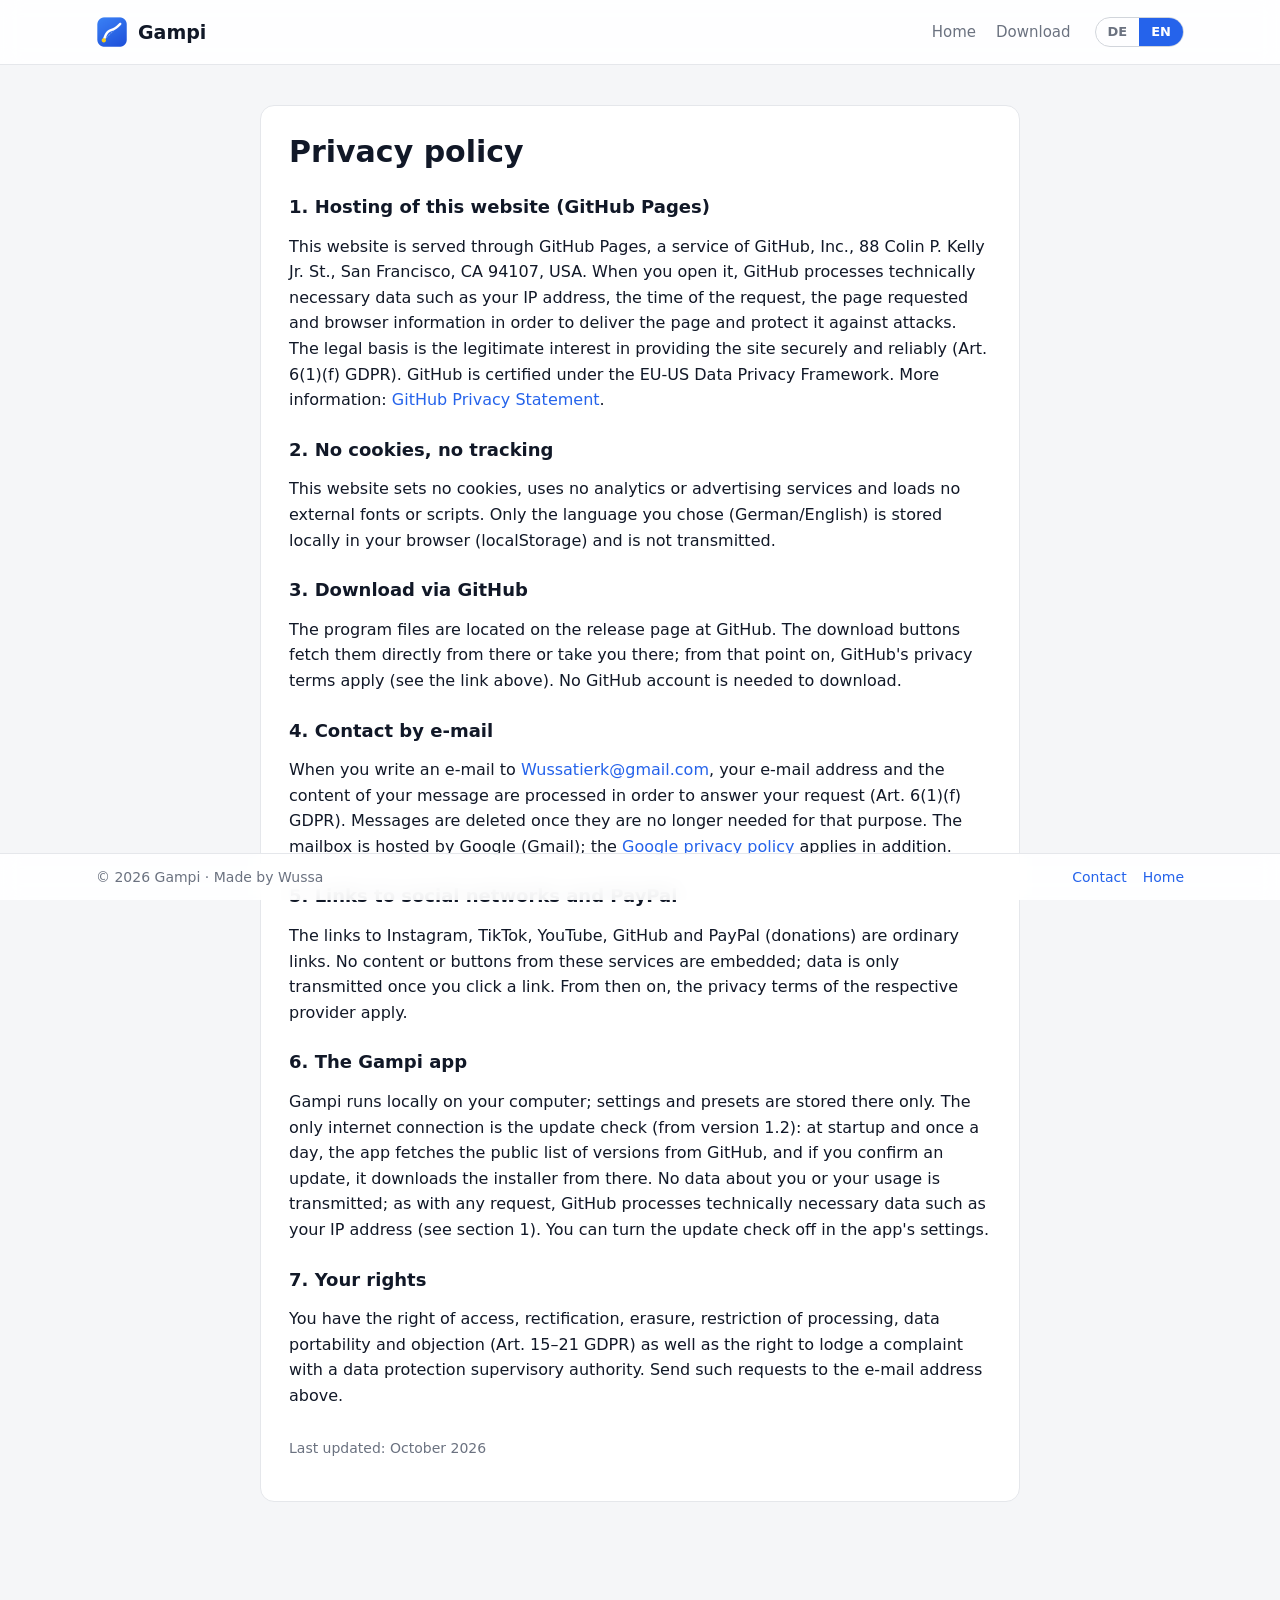
==== commit f5b2f496: "Spenden-Button (PayPal) im Download-Bereich, in der Fußzeile und der FAQ" ====
--- a/datenschutz.html
+++ b/datenschutz.html
@@ -68,8 +68,8 @@
           nicht mehr benötigt werden. Das Postfach liegt bei Google (Gmail); es gilt zusätzlich die
           <a href="https://policies.google.com/privacy" rel="noopener">Datenschutzerklärung von Google</a>.</p>
 
-        <h2>5. Links zu sozialen Netzwerken</h2>
-        <p>Die Links zu Instagram, TikTok, YouTube und GitHub sind gewöhnliche Verweise. Es sind keine
+        <h2>5. Links zu sozialen Netzwerken und PayPal</h2>
+        <p>Die Links zu Instagram, TikTok, YouTube, GitHub und PayPal (Spenden) sind gewöhnliche Verweise. Es sind keine
           Inhalte oder Schaltflächen dieser Dienste eingebunden; Daten werden erst übertragen, wenn du
           einen Link anklickst. Ab dann gelten die Datenschutzbestimmungen des jeweiligen Anbieters.</p>
 
@@ -119,8 +119,8 @@
           purpose. The mailbox is hosted by Google (Gmail); the
           <a href="https://policies.google.com/privacy" rel="noopener">Google privacy policy</a> applies in addition.</p>
 
-        <h2>5. Links to social networks</h2>
-        <p>The links to Instagram, TikTok, YouTube and GitHub are ordinary links. No content or buttons
+        <h2>5. Links to social networks and PayPal</h2>
+        <p>The links to Instagram, TikTok, YouTube, GitHub and PayPal (donations) are ordinary links. No content or buttons
           from these services are embedded; data is only transmitted once you click a link. From then
           on, the privacy terms of the respective provider apply.</p>
 
--- a/assets/css/components.css
+++ b/assets/css/components.css
@@ -1,223 +1,230 @@
-/* ==========================================================================
-   Gampi – Bausteine
-   Buttons, Karten, Sprachumschalter, Hinweis, Vorher/Nachher-Karussell,
-   Download, Kontakt, FAQ.
-   ========================================================================== */
-
-/* ---- Buttons ------------------------------------------------------------ */
-.btn {
-  display: inline-flex; align-items: center; gap: 8px;
-  padding: 12px 22px; border-radius: var(--radius-sm);
-  font: 600 16px var(--font); border: 1px solid transparent; cursor: pointer;
-}
-.btn:hover { text-decoration: none; }
-.btn--primary { background: var(--color-accent); color: #fff; }
-.btn--primary:hover { background: var(--color-accent-hover); }
-.btn--secondary { background: var(--color-surface); color: var(--color-text); border-color: var(--color-border-strong); }
-.btn--secondary:hover { background: var(--color-hover); }
-
-.pill {
-  display: inline-block; padding: 4px 14px; border-radius: var(--radius-pill);
-  background: var(--color-accent-soft); color: var(--color-accent);
-  font-size: 14px; font-weight: 600; margin-bottom: 18px;
-}
-
-/* ---- Sprachumschalter --------------------------------------------------- */
-.lang-switch {
-  display: flex; border: 1px solid var(--color-border-strong);
-  border-radius: var(--radius-pill); overflow: hidden;
-}
-.lang-switch button {
-  border: 0; background: transparent; padding: 4px 12px;
-  font-size: 13px; font-weight: 600; color: var(--color-muted); cursor: pointer;
-}
-.lang-switch button[aria-pressed="true"] { background: var(--color-accent); color: #fff; }
-
-/* ---- Karten ------------------------------------------------------------- */
-.card {
-  background: var(--color-surface); border: 1px solid var(--color-border);
-  border-radius: var(--radius); padding: 24px;
-}
-.card h3 { margin: 12px 0 6px; font-size: 18px; }
-.card p { margin: 0; color: var(--color-muted); font-size: 15px; }
-.card--muted { background: var(--color-bg); }
-.card ul { margin: 8px 0 0; padding-left: 20px; color: var(--color-muted); font-size: 15px; }
-.card li { margin: 4px 0; }
-
-.card__icon {
-  width: 40px; height: 40px; border-radius: var(--radius-sm);
-  background: var(--color-accent-soft); color: var(--color-accent);
-  display: grid; place-items: center;
-}
-.card__icon svg { width: 22px; height: 22px; }
-/* ---- Problem → Lösung (Abschnitt "Warum Gampi?") ------------------------ */
-.fixes { display: grid; gap: 16px; }
-.fix {
-  display: grid; align-items: stretch;
-  grid-template-columns: minmax(0, 1fr) 44px minmax(0, 1fr);
-}
-.fix__problem, .fix__solution { border-radius: var(--radius); padding: 20px 24px; border: 1px solid; }
-.fix__problem { background: var(--color-warn-bg); border-color: var(--color-warn-edge); }
-.fix__solution { background: var(--color-accent-soft); border-color: var(--color-accent); }
-.fix__arrow {
-  display: grid; place-items: center;
-  color: var(--color-accent); font-size: 26px; font-weight: 700;
-}
-.fix__label {
-  font-size: 12px; font-weight: 700; letter-spacing: .06em; text-transform: uppercase;
-}
-.fix__problem .fix__label { color: var(--color-warn-ink); }
-.fix__solution .fix__label { color: var(--color-accent); }
-.fix h3 { margin: 4px 0 6px; font-size: 17px; }
-.fix p { margin: 0; color: var(--color-muted); font-size: 15px; }
-@media (max-width: 720px) {
-  .fix { grid-template-columns: 1fr; }
-  .fix__arrow { height: 36px; transform: rotate(90deg); }
-}
-
-/* ---- Vergleichstabelle --------------------------------------------------- */
-.section__subtitle { text-align: center; font-size: 22px; margin: 48px 0 16px; }
-.versus {
-  overflow-x: auto;
-  background: var(--color-surface); border: 1px solid var(--color-border); border-radius: var(--radius);
-}
-.versus__table { width: 100%; min-width: 680px; border-collapse: collapse; font-size: 15px; }
-.versus__table th, .versus__table td { padding: 12px 14px; text-align: center; border-bottom: 1px solid var(--color-border); }
-.versus__table tbody tr:last-child th, .versus__table tbody tr:last-child td { border-bottom: 0; }
-.versus__table thead th { font-size: 14px; color: var(--color-muted); font-weight: 600; vertical-align: bottom; }
-.versus__table tbody th { text-align: left; font-weight: 500; color: var(--color-text); }
-.versus__table td { font-weight: 700; }
-.versus__table .yes { color: #15803d; }
-.versus__table .no { color: #b91c1c; }
-.versus__table .some { color: var(--color-muted); font-weight: 500; font-size: 14px; }
-.versus__table .versus__gampi { background: var(--color-accent-soft); }
-.versus__table thead .versus__gampi { color: var(--color-accent); font-size: 16px; }
-.versus__footnote { font-size: 13px; color: var(--color-muted); text-align: center; margin: 12px 0 0; }
-
-/* ---- Schritte mit App-Screenshots ("So funktioniert's") ----------------- */
-.showcase {
-  display: grid; gap: 28px; align-items: start;
-  grid-template-columns: minmax(0, 340px) minmax(0, 1fr);
-}
-.showcase__tabs { display: grid; gap: 10px; }
-.showcase__tab {
-  display: flex; gap: 14px; align-items: flex-start; text-align: left;
-  padding: 16px 18px; border-radius: var(--radius);
-  border: 1px solid var(--color-border); background: var(--color-bg);
-  font: inherit; color: var(--color-muted); font-size: 15px; cursor: pointer;
-}
-.showcase__tab:hover { border-color: var(--color-border-strong); }
-.showcase__tab[aria-selected="true"] { background: var(--color-accent-soft); border-color: var(--color-accent); }
-.showcase__tab:focus-visible { outline: 3px solid var(--color-accent); outline-offset: 2px; }
-.showcase__num {
-  flex: none; width: 30px; height: 30px; border-radius: 50%;
-  display: grid; place-items: center; font-weight: 700;
-  background: var(--color-border); color: var(--color-text);
-}
-.showcase__tab[aria-selected="true"] .showcase__num { background: var(--color-accent); color: #fff; }
-.showcase__text strong { display: block; color: var(--color-text); font-size: 16px; margin-bottom: 2px; }
-.showcase__done { margin: 6px 4px 0; font-weight: 600; color: var(--color-text); }
-.showcase__panel img {
-  display: block; width: 100%; height: auto;
-  border-radius: var(--radius-sm); box-shadow: var(--shadow-card);
-}
-@media (max-width: 860px) {
-  .showcase { grid-template-columns: 1fr; }
-}
-
-/* ---- Hinweis ------------------------------------------------------------ */
-.callout {
-  background: var(--color-accent-soft); border: 1px solid var(--color-border);
-  border-left: 4px solid var(--color-accent); border-radius: 12px;
-  padding: 14px 20px; margin: 20px 0 0; font-size: 15px; color: var(--color-muted);
-}
-.callout strong { color: var(--color-text); }
-
-/* ---- Vorher/Nachher-Karussell ------------------------------------------- */
-.carousel {
-  margin: 32px 0 0; padding: 16px;
-  background: var(--color-surface); border: 1px solid var(--color-border);
-  border-radius: var(--radius); box-shadow: var(--shadow-card);
-}
-
-.compare {
-  position: relative; aspect-ratio: 16 / 9; overflow: hidden;
-  border-radius: var(--radius-sm); background: #000;
-  user-select: none; touch-action: pan-y; cursor: ew-resize;
-}
-.compare__layer { position: absolute; inset: 0; width: 100%; height: 100%; }
-.compare__layer--after { clip-path: inset(0 0 0 50%); }
-.compare__divider {
-  position: absolute; top: 0; bottom: 0; left: 50%;
-  width: 3px; margin-left: -1.5px;
-  background: #fff; box-shadow: 0 0 8px rgba(0, 0, 0, .5); pointer-events: none;
-}
-.compare__handle {
-  position: absolute; top: 50%; left: 50%;
-  width: 44px; height: 44px; margin: -22px 0 0 -22px; border-radius: 50%;
-  background: #fff; box-shadow: 0 2px 10px rgba(0, 0, 0, .35);
-  display: grid; place-items: center; pointer-events: none;
-  color: var(--color-accent); font-weight: 700;
-}
-.compare:focus-visible .compare__handle { outline: 3px solid var(--color-accent); outline-offset: 2px; }
-.compare__tag {
-  position: absolute; top: 14px; padding: 4px 12px; border-radius: var(--radius-pill);
-  font-size: 14px; font-weight: 600; color: #fff; pointer-events: none;
-}
-.compare__tag--before { left: 14px; background: rgba(17, 24, 39, .75); }
-.compare__tag--after { right: 14px; background: rgba(37, 99, 235, .9); }
-
-.carousel__nav {
-  position: absolute; top: 50%; width: 44px; height: 44px; margin-top: -22px;
-  border: 0; border-radius: 50%; padding: 0 0 4px;
-  background: rgba(255, 255, 255, .88); color: var(--color-text);
-  font-size: 28px; line-height: 1; font-weight: 600; cursor: pointer;
-  box-shadow: 0 2px 10px rgba(0, 0, 0, .35);
-  display: grid; place-items: center;
-}
-.carousel__nav:hover { background: #fff; }
-.carousel__nav--prev { left: 14px; }
-.carousel__nav--next { right: 14px; }
-
-.carousel__dots { display: flex; gap: 8px; justify-content: center; margin-top: 14px; }
-.carousel__dots button {
-  width: 10px; height: 10px; padding: 0; border: 0; border-radius: 50%;
-  background: var(--color-border-strong); cursor: pointer;
-}
-.carousel__dots button[aria-current="true"] {
-  width: 24px; border-radius: var(--radius-pill); background: var(--color-accent);
-}
-
-.carousel__caption { font-size: 14px; color: var(--color-muted); margin: 12px 4px 0; text-align: center; }
-.carousel__caption strong { color: var(--color-text); font-weight: 600; }
-
-/* ---- Download ----------------------------------------------------------- */
-.download { text-align: center; }
-.download .card { max-width: 720px; margin: 0 auto; padding: 36px 24px; }
-.download__meta { color: var(--color-muted); margin: 0; }
-.download__actions { display: flex; gap: 12px; justify-content: center; flex-wrap: wrap; margin: 20px 0 12px; }
-.download small { color: var(--color-muted); display: block; }
-
-/* ---- Kontakt ------------------------------------------------------------ */
-.contact { text-align: center; }
-.contact .section__lead { margin-bottom: 24px; }
-.contact__mail { margin: 0 0 16px; }
-.contact__socials { display: flex; gap: 12px; justify-content: center; flex-wrap: wrap; }
-
-/* ---- FAQ ---------------------------------------------------------------- */
-.faq details {
-  background: var(--color-surface); border: 1px solid var(--color-border);
-  border-radius: 12px; padding: 16px 20px; margin: 0 auto 10px; max-width: 800px;
-}
-.faq summary { cursor: pointer; font-weight: 600; }
-.faq details p { color: var(--color-muted); margin: 10px 0 0; font-size: 15px; }
-.faq code { font-size: 14px; background: var(--color-bg); padding: 1px 5px; border-radius: 4px; }
-
-/* Fragen nach Themen, am Desktop zweispaltig */
-.faq__groups {
-  display: grid; gap: 28px 24px; align-items: start;
-  grid-template-columns: repeat(2, minmax(0, 1fr));
-}
-.faq__heading { font-size: 18px; margin: 0 0 12px; }
-.faq__group details { max-width: none; margin: 0 0 10px; }
-@media (max-width: 860px) { .faq__groups { grid-template-columns: 1fr; } }
+/* ==========================================================================
+   Gampi – Bausteine
+   Buttons, Karten, Sprachumschalter, Hinweis, Vorher/Nachher-Karussell,
+   Download, Kontakt, FAQ.
+   ========================================================================== */
+
+/* ---- Buttons ------------------------------------------------------------ */
+.btn {
+  display: inline-flex; align-items: center; gap: 8px;
+  padding: 12px 22px; border-radius: var(--radius-sm);
+  font: 600 16px var(--font); border: 1px solid transparent; cursor: pointer;
+}
+.btn:hover { text-decoration: none; }
+.btn--primary { background: var(--color-accent); color: #fff; }
+.btn--primary:hover { background: var(--color-accent-hover); }
+.btn--secondary { background: var(--color-surface); color: var(--color-text); border-color: var(--color-border-strong); }
+.btn--secondary:hover { background: var(--color-hover); }
+
+.pill {
+  display: inline-block; padding: 4px 14px; border-radius: var(--radius-pill);
+  background: var(--color-accent-soft); color: var(--color-accent);
+  font-size: 14px; font-weight: 600; margin-bottom: 18px;
+}
+
+/* ---- Sprachumschalter --------------------------------------------------- */
+.lang-switch {
+  display: flex; border: 1px solid var(--color-border-strong);
+  border-radius: var(--radius-pill); overflow: hidden;
+}
+.lang-switch button {
+  border: 0; background: transparent; padding: 4px 12px;
+  font-size: 13px; font-weight: 600; color: var(--color-muted); cursor: pointer;
+}
+.lang-switch button[aria-pressed="true"] { background: var(--color-accent); color: #fff; }
+
+/* ---- Karten ------------------------------------------------------------- */
+.card {
+  background: var(--color-surface); border: 1px solid var(--color-border);
+  border-radius: var(--radius); padding: 24px;
+}
+.card h3 { margin: 12px 0 6px; font-size: 18px; }
+.card p { margin: 0; color: var(--color-muted); font-size: 15px; }
+.card--muted { background: var(--color-bg); }
+.card ul { margin: 8px 0 0; padding-left: 20px; color: var(--color-muted); font-size: 15px; }
+.card li { margin: 4px 0; }
+
+.card__icon {
+  width: 40px; height: 40px; border-radius: var(--radius-sm);
+  background: var(--color-accent-soft); color: var(--color-accent);
+  display: grid; place-items: center;
+}
+.card__icon svg { width: 22px; height: 22px; }
+/* ---- Problem → Lösung (Abschnitt "Warum Gampi?") ------------------------ */
+.fixes { display: grid; gap: 16px; }
+.fix {
+  display: grid; align-items: stretch;
+  grid-template-columns: minmax(0, 1fr) 44px minmax(0, 1fr);
+}
+.fix__problem, .fix__solution { border-radius: var(--radius); padding: 20px 24px; border: 1px solid; }
+.fix__problem { background: var(--color-warn-bg); border-color: var(--color-warn-edge); }
+.fix__solution { background: var(--color-accent-soft); border-color: var(--color-accent); }
+.fix__arrow {
+  display: grid; place-items: center;
+  color: var(--color-accent); font-size: 26px; font-weight: 700;
+}
+.fix__label {
+  font-size: 12px; font-weight: 700; letter-spacing: .06em; text-transform: uppercase;
+}
+.fix__problem .fix__label { color: var(--color-warn-ink); }
+.fix__solution .fix__label { color: var(--color-accent); }
+.fix h3 { margin: 4px 0 6px; font-size: 17px; }
+.fix p { margin: 0; color: var(--color-muted); font-size: 15px; }
+@media (max-width: 720px) {
+  .fix { grid-template-columns: 1fr; }
+  .fix__arrow { height: 36px; transform: rotate(90deg); }
+}
+
+/* ---- Vergleichstabelle --------------------------------------------------- */
+.section__subtitle { text-align: center; font-size: 22px; margin: 48px 0 16px; }
+.versus {
+  overflow-x: auto;
+  background: var(--color-surface); border: 1px solid var(--color-border); border-radius: var(--radius);
+}
+.versus__table { width: 100%; min-width: 680px; border-collapse: collapse; font-size: 15px; }
+.versus__table th, .versus__table td { padding: 12px 14px; text-align: center; border-bottom: 1px solid var(--color-border); }
+.versus__table tbody tr:last-child th, .versus__table tbody tr:last-child td { border-bottom: 0; }
+.versus__table thead th { font-size: 14px; color: var(--color-muted); font-weight: 600; vertical-align: bottom; }
+.versus__table tbody th { text-align: left; font-weight: 500; color: var(--color-text); }
+.versus__table td { font-weight: 700; }
+.versus__table .yes { color: #15803d; }
+.versus__table .no { color: #b91c1c; }
+.versus__table .some { color: var(--color-muted); font-weight: 500; font-size: 14px; }
+.versus__table .versus__gampi { background: var(--color-accent-soft); }
+.versus__table thead .versus__gampi { color: var(--color-accent); font-size: 16px; }
+.versus__footnote { font-size: 13px; color: var(--color-muted); text-align: center; margin: 12px 0 0; }
+
+/* ---- Schritte mit App-Screenshots ("So funktioniert's") ----------------- */
+.showcase {
+  display: grid; gap: 28px; align-items: start;
+  grid-template-columns: minmax(0, 340px) minmax(0, 1fr);
+}
+.showcase__tabs { display: grid; gap: 10px; }
+.showcase__tab {
+  display: flex; gap: 14px; align-items: flex-start; text-align: left;
+  padding: 16px 18px; border-radius: var(--radius);
+  border: 1px solid var(--color-border); background: var(--color-bg);
+  font: inherit; color: var(--color-muted); font-size: 15px; cursor: pointer;
+}
+.showcase__tab:hover { border-color: var(--color-border-strong); }
+.showcase__tab[aria-selected="true"] { background: var(--color-accent-soft); border-color: var(--color-accent); }
+.showcase__tab:focus-visible { outline: 3px solid var(--color-accent); outline-offset: 2px; }
+.showcase__num {
+  flex: none; width: 30px; height: 30px; border-radius: 50%;
+  display: grid; place-items: center; font-weight: 700;
+  background: var(--color-border); color: var(--color-text);
+}
+.showcase__tab[aria-selected="true"] .showcase__num { background: var(--color-accent); color: #fff; }
+.showcase__text strong { display: block; color: var(--color-text); font-size: 16px; margin-bottom: 2px; }
+.showcase__done { margin: 6px 4px 0; font-weight: 600; color: var(--color-text); }
+.showcase__panel img {
+  display: block; width: 100%; height: auto;
+  border-radius: var(--radius-sm); box-shadow: var(--shadow-card);
+}
+@media (max-width: 860px) {
+  .showcase { grid-template-columns: 1fr; }
+}
+
+/* ---- Hinweis ------------------------------------------------------------ */
+.callout {
+  background: var(--color-accent-soft); border: 1px solid var(--color-border);
+  border-left: 4px solid var(--color-accent); border-radius: 12px;
+  padding: 14px 20px; margin: 20px 0 0; font-size: 15px; color: var(--color-muted);
+}
+.callout strong { color: var(--color-text); }
+
+/* ---- Vorher/Nachher-Karussell ------------------------------------------- */
+.carousel {
+  margin: 32px 0 0; padding: 16px;
+  background: var(--color-surface); border: 1px solid var(--color-border);
+  border-radius: var(--radius); box-shadow: var(--shadow-card);
+}
+
+.compare {
+  position: relative; aspect-ratio: 16 / 9; overflow: hidden;
+  border-radius: var(--radius-sm); background: #000;
+  user-select: none; touch-action: pan-y; cursor: ew-resize;
+}
+.compare__layer { position: absolute; inset: 0; width: 100%; height: 100%; }
+.compare__layer--after { clip-path: inset(0 0 0 50%); }
+.compare__divider {
+  position: absolute; top: 0; bottom: 0; left: 50%;
+  width: 3px; margin-left: -1.5px;
+  background: #fff; box-shadow: 0 0 8px rgba(0, 0, 0, .5); pointer-events: none;
+}
+.compare__handle {
+  position: absolute; top: 50%; left: 50%;
+  width: 44px; height: 44px; margin: -22px 0 0 -22px; border-radius: 50%;
+  background: #fff; box-shadow: 0 2px 10px rgba(0, 0, 0, .35);
+  display: grid; place-items: center; pointer-events: none;
+  color: var(--color-accent); font-weight: 700;
+}
+.compare:focus-visible .compare__handle { outline: 3px solid var(--color-accent); outline-offset: 2px; }
+.compare__tag {
+  position: absolute; top: 14px; padding: 4px 12px; border-radius: var(--radius-pill);
+  font-size: 14px; font-weight: 600; color: #fff; pointer-events: none;
+}
+.compare__tag--before { left: 14px; background: rgba(17, 24, 39, .75); }
+.compare__tag--after { right: 14px; background: rgba(37, 99, 235, .9); }
+
+.carousel__nav {
+  position: absolute; top: 50%; width: 44px; height: 44px; margin-top: -22px;
+  border: 0; border-radius: 50%; padding: 0 0 4px;
+  background: rgba(255, 255, 255, .88); color: var(--color-text);
+  font-size: 28px; line-height: 1; font-weight: 600; cursor: pointer;
+  box-shadow: 0 2px 10px rgba(0, 0, 0, .35);
+  display: grid; place-items: center;
+}
+.carousel__nav:hover { background: #fff; }
+.carousel__nav--prev { left: 14px; }
+.carousel__nav--next { right: 14px; }
+
+.carousel__dots { display: flex; gap: 8px; justify-content: center; margin-top: 14px; }
+.carousel__dots button {
+  width: 10px; height: 10px; padding: 0; border: 0; border-radius: 50%;
+  background: var(--color-border-strong); cursor: pointer;
+}
+.carousel__dots button[aria-current="true"] {
+  width: 24px; border-radius: var(--radius-pill); background: var(--color-accent);
+}
+
+.carousel__caption { font-size: 14px; color: var(--color-muted); margin: 12px 4px 0; text-align: center; }
+.carousel__caption strong { color: var(--color-text); font-weight: 600; }
+
+/* ---- Download ----------------------------------------------------------- */
+.download { text-align: center; }
+.download .card { max-width: 720px; margin: 0 auto; padding: 36px 24px; }
+.download__meta { color: var(--color-muted); margin: 0; }
+.download__actions { display: flex; gap: 12px; justify-content: center; flex-wrap: wrap; margin: 20px 0 12px; }
+.download small { color: var(--color-muted); display: block; }
+
+/* Spende im Download-Bereich: abgesetzt, aber dezenter als die Downloads */
+.donate { margin-top: 24px; padding-top: 20px; border-top: 1px solid var(--color-border); }
+.donate .donate__text { margin: 0 0 14px; color: var(--color-text); }
+.donate small { margin-top: 8px; }
+.btn--donate { background: #fff1f2; color: #be123c; border-color: #fecdd3; }
+.btn--donate:hover { background: #ffe4e6; }
+
+/* ---- Kontakt ------------------------------------------------------------ */
+.contact { text-align: center; }
+.contact .section__lead { margin-bottom: 24px; }
+.contact__mail { margin: 0 0 16px; }
+.contact__socials { display: flex; gap: 12px; justify-content: center; flex-wrap: wrap; }
+
+/* ---- FAQ ---------------------------------------------------------------- */
+.faq details {
+  background: var(--color-surface); border: 1px solid var(--color-border);
+  border-radius: 12px; padding: 16px 20px; margin: 0 auto 10px; max-width: 800px;
+}
+.faq summary { cursor: pointer; font-weight: 600; }
+.faq details p { color: var(--color-muted); margin: 10px 0 0; font-size: 15px; }
+.faq code { font-size: 14px; background: var(--color-bg); padding: 1px 5px; border-radius: 4px; }
+
+/* Fragen nach Themen, am Desktop zweispaltig */
+.faq__groups {
+  display: grid; gap: 28px 24px; align-items: start;
+  grid-template-columns: repeat(2, minmax(0, 1fr));
+}
+.faq__heading { font-size: 18px; margin: 0 0 12px; }
+.faq__group details { max-width: none; margin: 0 0 10px; }
+@media (max-width: 860px) { .faq__groups { grid-template-columns: 1fr; } }
